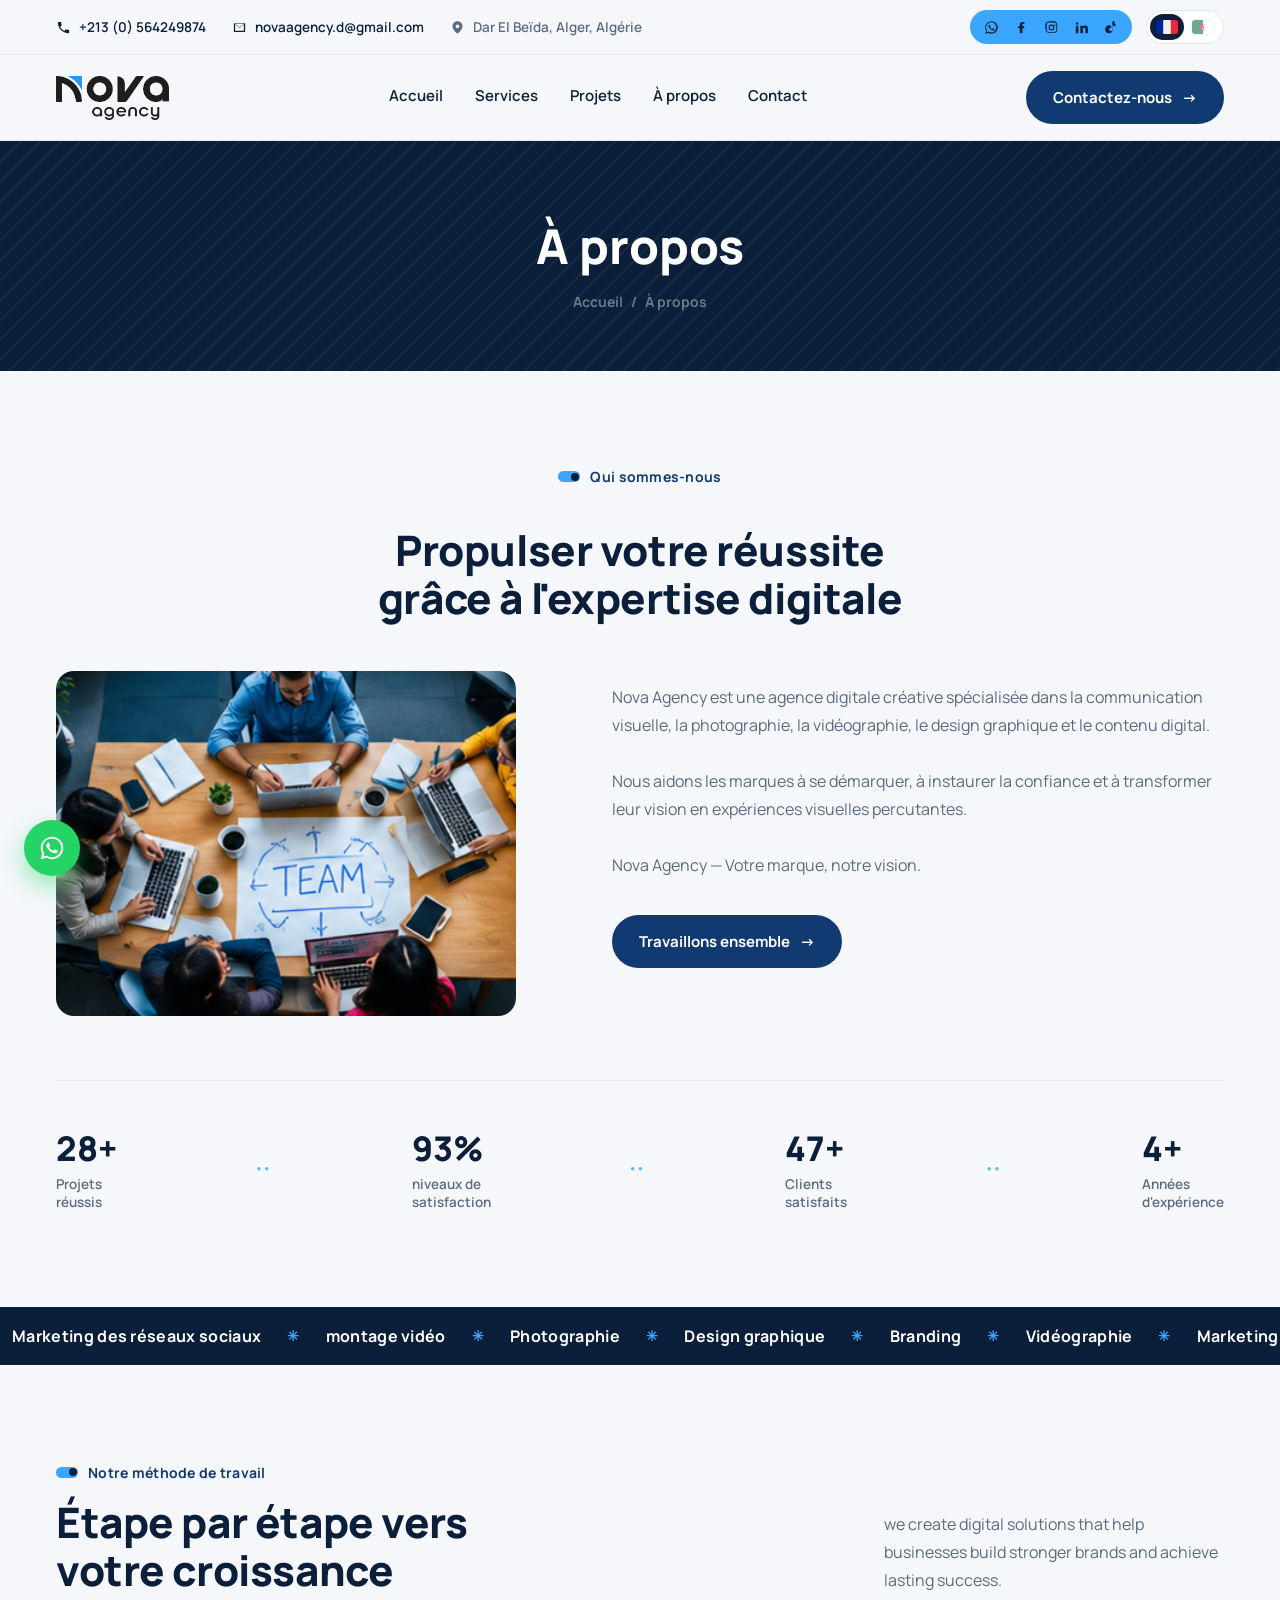
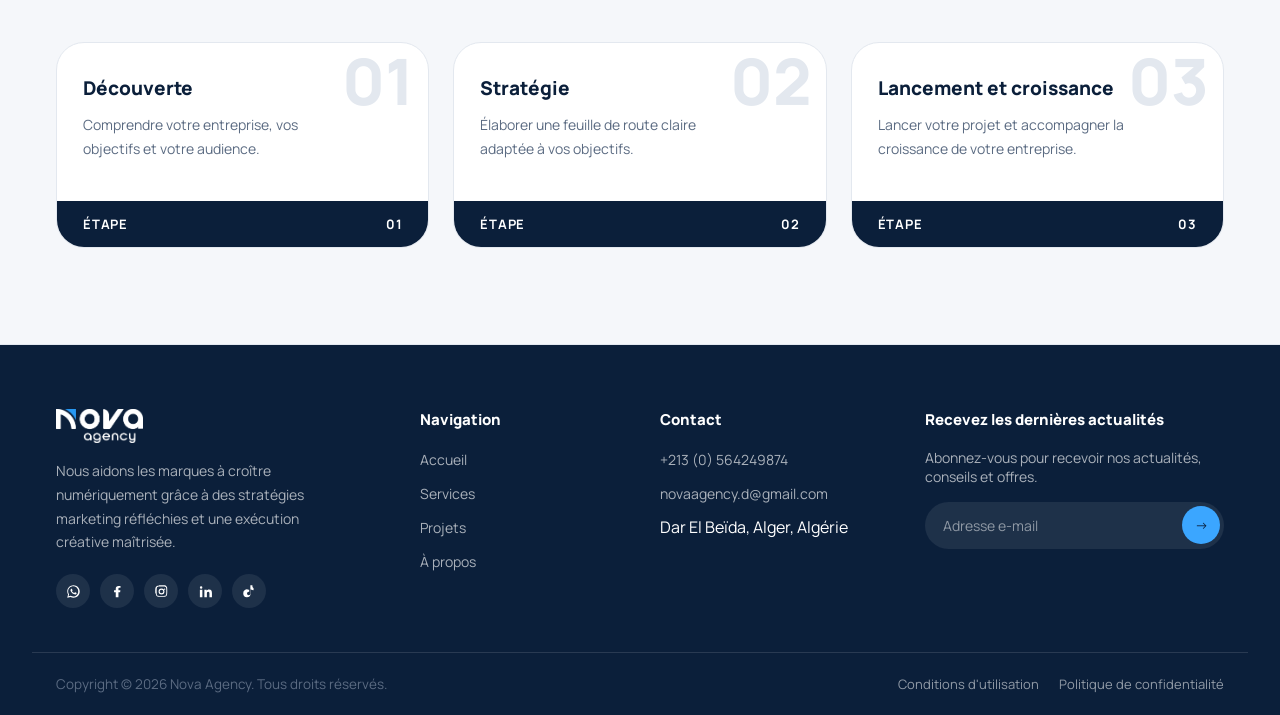
==== about.html @ 5a739af2 "uplode file" ====
<!DOCTYPE html>
<html lang="fr">
<head>
<meta charset="utf-8"/>
<meta content="width=device-width, initial-scale=1.0" name="viewport"/>
<title>À propos — Nova Agency</title>
<link href="https://fonts.googleapis.com" rel="preconnect"/>
<link crossorigin="" href="https://fonts.gstatic.com" rel="preconnect"/>
<link href="https://fonts.googleapis.com/css2?family=Manrope:wght@400;500;600;700;800&amp;display=swap" rel="stylesheet"/>
<link href="https://fonts.googleapis.com/css2?family=Manrope:wght@400;500;600;700;800&amp;family=Cairo:wght@400;500;600;700;800&amp;display=swap" rel="stylesheet"/>
<link href="style.css" rel="stylesheet"/>
</head>
<body>
<!-- ===== TOPBAR ===== -->
<div class="topbar">
<div class="container topbar__inner">
<div class="topbar__contacts">
<a class="topbar__item" href="tel:0000000000">
<span class="ic ic-phone"></span>+213 (0) 564249874
      </a>
<a class="topbar__item" href="mailto:novaagency.d@gmail.com">
<span class="ic ic-mail"></span>novaagency.d@gmail.com
      </a>
<span class="topbar__item topbar__item--loc">
<span class="ic ic-pin"></span><span data-i18n="s2">Dar El Beïda, Alger, Algérie</span>
      </span>
</div>
<div class="topbar__right">
<div class="topbar__social">
<a aria-label="WhatsApp" href="https://wa.me/213564249874" rel="noopener noreferrer" target="_blank"><span class="ic ic-wa"></span></a>
<a aria-label="Facebook" href="#"><span class="ic ic-fb"></span></a>
<a aria-label="Instagram" href="#"><span class="ic ic-ig"></span></a>
<a aria-label="LinkedIn" href="#"><span class="ic ic-in"></span></a>
<a aria-label="TikTok" href="https://www.tiktok.com/@novaagency41?is_from_webapp=1&amp;sender_device=pc" rel="noopener noreferrer" target="_blank"><span class="ic ic-tk"></span></a>
</div>
<div class="lang-switch" id="langSwitch">
<button type="button" class="lang-switch__btn is-active" data-lang="fr" aria-label="Français" title="Français"><img src="images/flag-fr.png" alt="" class="lang-switch__flag"/></button>
<button type="button" class="lang-switch__btn" data-lang="ar" aria-label="العربية" title="العربية"><img src="images/flag-dz.svg" alt="" class="lang-switch__flag"/></button>
</div>
</div>
</div>
</div>
<!-- ===== HEADER ===== -->
<header class="header">
<div class="container header__inner">
<a aria-label="Accueil Nova Agency" class="logo" data-i18n-aria="s74" href="index.html">
<img alt="Logo Nova Agency" class="logo__img" src="logo.png"/>
</a>
<nav class="nav" id="nav">
<a class="nav__link" href="index.html"><span data-i18n="s3">Accueil</span></a>
<a class="nav__link" href="services.html"><span data-i18n="s4">Services</span></a>
<a class="nav__link" href="projects.html"><span data-i18n="s5">Projets</span></a>
<a class="nav__link is-active" href="about.html"><span data-i18n="s6">À propos</span></a>
<a class="nav__link" href="contact.html"><span data-i18n="s7">Contact</span></a>
</nav>
<a class="btn btn--dark header__cta" href="contact.html"><span data-i18n="s80">Contactez-nous</span><span class="btn__arrow">→</span></a>
<button aria-label="Basculer le menu" class="nav-toggle" data-i18n-aria="s75" id="navToggle">
<span></span><span></span><span></span>
</button>
</div>
</header>
<main>
<!-- ===== PAGE HEADER ===== -->
<section class="page-header">
<div class="container">
<h1 class="page-header__title"><span data-i18n="s6">À propos</span></h1>
<div class="page-header__crumbs">
<a href="index.html"><span data-i18n="s3">Accueil</span></a><span>/</span><span><span data-i18n="s6">À propos</span></span>
</div>
</div>
</section>
<!-- ===== ABOUT ===== -->
<section class="about" id="about">
<div class="container">
<div class="section-head section-head--center" data-reveal="">
<span class="eyebrow eyebrow--center"><span class="eyebrow__pill"></span><span data-i18n="s81">Qui sommes-nous</span></span>
<h2 class="h2"><span data-i18n="s20">Propulser votre réussite</span><br/><span data-i18n="s21">grâce à l'expertise digitale</span></h2>
</div>
<div class="about__grid">
<div class="about__media" data-reveal="">
<img alt="Réunion d'équipe autour d'un ordinateur portable" class="ph-img ph-5 about__img about__img--a" src="images/about 1.png"/>


</div>
<div class="about__content" data-reveal="">
<p class="body-text"><span data-i18n="s82">Nova Agency est une agence digitale créative spécialisée dans la communication visuelle, la photographie, la vidéographie, le design graphique et le contenu digital.</span></p>
<p class="body-text"><span data-i18n="s83">Nous aidons les marques à se démarquer, à instaurer la confiance et à transformer leur vision en expériences visuelles percutantes.</span></p>
<p class="body-text"><span data-i18n="s83">Nova Agency — Votre marque, notre vision.</span></p>



<a class="btn btn--dark" href="contact.html"><span data-i18n="s84">Travaillons ensemble</span> <span class="btn__arrow">→</span></a>
</div>
</div>
<div class="stats" data-reveal="">
<div class="stat"><span class="stat__num" data-count="30" data-suffix="+">0</span><span class="stat__label"><span data-i18n="s27">Projets<br/>réussis</span></span></div>
<span class="stat__dot">●●</span>
<div class="stat"><span class="stat__num" data-count="100" data-suffix="%">0</span><span class="stat__label"><span data-i18n="s28">niveaux de<br/>satisfaction</span></span></div>
<span class="stat__dot">●●</span>
<div class="stat"><span class="stat__num" data-count="50" data-suffix="+">0</span><span class="stat__label"><span data-i18n="s29">Clients<br/>satisfaits</span></span></div>
<span class="stat__dot">●●</span>
<div class="stat"><span class="stat__num" data-count="4" data-suffix="+">0</span><span class="stat__label"><span data-i18n="s30">Années<br/>d'expérience</span></span></div>
</div>
</div>
</section>
<!-- ===== MARQUEE ===== -->
<div class="marquee">
<div class="marquee__track">
<span><span data-i18n="s15">Marketing des réseaux sociaux</span></span><i>✳</i><span><span data-i18n="s19">montage vidéo</span></span><i>✳</i><span><span data-i18n="s15">Photographie</span></span><i>✳</i><span><span data-i18n="s19">Design graphique</span></span><i>✳</i><span><span data-i18n="s15">Branding</span></span><i>✳</i><span><span data-i18n="s19">Vidéographie</span></span><i>✳</i>
<span><span data-i18n="s15">Marketing des réseaux sociaux</span></span><i>✳</i><span><span data-i18n="s19">montage vidéo</span></span><i>✳</i><span><span data-i18n="s15">Photographie</span></span><i>✳</i><span><span data-i18n="s19">Design graphique</ span ></ span >< i > ✳ </ i >< span >< span data-i18n="s19">Vidéographie</ span ></ span >< i > ✳ </ i >
</div>
</div>
<!-- ===== PROCESS ===== -->
<section class="process">
<div class="container">
<div class="section-head" data-reveal="">
<div>
<span class="eyebrow"><span class="eyebrow__pill"></span><span data-i18n="s46">Notre méthode de travail</span></span>
<h2 class="h2"><span data-i18n="s47">Étape par étape vers</span><br/><span data-i18n="s48">votre croissance</span></h2>
</div>
<p class="body-text section-head__note"><span data-i18n="s49">we create digital solutions that help businesses build stronger brands and achieve lasting success.
</span></p>
</div>
<div class="process__grid" data-reveal="">
<article class="process-card">
<div class="process-card__body">
<h3><span data-i18n="s50">Découverte</span></h3>
<p><span data-i18n="s51">Comprendre votre entreprise, vos objectifs et votre audience.</span></p>
<span class="process-card__num">01</span>
</div>
<div class="process-card__foot"><span><span data-i18n="s52">ÉTAPE</span></span><span>01</span></div>
</article>
<article class="process-card">
<div class="process-card__body">
<h3><span data-i18n="s53">Stratégie</span></h3>
<p><span data-i18n="s54">Élaborer une feuille de route claire adaptée à vos objectifs.</span></p>
<span class="process-card__num">02</span>
</div>
<div class="process-card__foot"><span><span data-i18n="s52">ÉTAPE</span></span><span>02</span></div>
</article>
<article class="process-card">
<div class="process-card__body">
<h3><span data-i18n="s55">Lancement et croissance</span></h3>
<p><span data-i18n="s56">Lancer votre projet et accompagner la croissance de votre entreprise.</span></p>
<span class="process-card__num">03</span>
</div>
<div class="process-card__foot"><span><span data-i18n="s52">ÉTAPE</span></span><span>03</span></div>
</article>
</div>
</div>
</section>
<!-- ===== AWARDS ===== -->
</main>
<footer class="footer">
<div class="container footer__grid">
<div class="footer__brand">
<a aria-label="Accueil Nova Agency" class="logo logo--footer" data-i18n-aria="s74" href="index.html">
<img alt="Logo Nova Agency" class="logo__img logo__img--footer" src="lg.png"/>
</a>
<p><span data-i18n="s66">Nous aidons les marques à croître numériquement grâce à des stratégies marketing réfléchies et une exécution créative maîtrisée.</span></p>
<div class="footer__social">
<a aria-label="WhatsApp" href="https://wa.me/213564249874" rel="noopener noreferrer" target="_blank"><span class="ic ic-wa"></span></a>
<a aria-label="Facebook" href="#"><span class="ic ic-fb"></span></a>
<a aria-label="Instagram" href="#"><span class="ic ic-ig"></span></a>
<a aria-label="LinkedIn" href="#"><span class="ic ic-in"></span></a>
<a aria-label="TikTok" href="https://www.tiktok.com/@novaagency41?is_from_webapp=1&amp;sender_device=pc" rel="noopener noreferrer" target="_blank"><span class="ic ic-tk"></span></a>
</div>
</div>
<div class="footer__col">
<h4><span data-i18n="s67">Navigation</span></h4>
<ul>
<li><a href="index.html"><span data-i18n="s3">Accueil</span></a></li>
<li><a href="services.html"><span data-i18n="s4">Services</span></a></li>
<li><a href="projects.html"><span data-i18n="s5">Projets</span></a></li>
<li><a href="about.html"><span data-i18n="s6">À propos</span></a></li>
</ul>
</div>
<div class="footer__col">
<h4><span data-i18n="s7">Contact</span></h4>
<ul>
<li><a href="tel:0000000000">+213 (0) 564249874</a></li>
<li><a href="mailto:novaagency.d@gmail.com">novaagency.d@gmail.com</a></li>
<li><span data-i18n="s2">Dar El Beïda, Alger, Algérie</span></li>
</ul>
</div>
<div class="footer__col footer__newsletter">
<h4><span data-i18n="s68">Recevez les dernières actualités</span></h4>
<p><span data-i18n="s69">Abonnez-vous pour recevoir nos actualités, conseils et offres.</span></p>
<form onsubmit="return false;">
<input aria-label="Adresse e-mail" data-i18n-aria="s73" data-i18n-placeholder="s73" placeholder="Adresse e-mail" type="email"/>
<button aria-label="S'abonner" data-i18n-aria="s76" type="submit">→</button>
</form>
</div>
</div>
<div class="container footer__bottom">
<p><span data-i18n="s70">Copyright © 2026 Nova Agency. Tous droits réservés.</span></p>
<div class="footer__bottom-links">
<a href="#"><span data-i18n="s71">Conditions d'utilisation</span></a>
<a href="#"><span data-i18n="s72">Politique de confidentialité</span></a>
</div>
</div>
</footer>
<button aria-label="Retour en haut" class="to-top" data-i18n-aria="s77" id="toTop">↑</button>
<a aria-label="Discutez avec nous sur WhatsApp" class="whatsapp-fab whatsapp-fab--left" data-i18n-aria="s78" href="https://wa.me/213564249874" rel="noopener noreferrer" target="_blank">
<svg fill="none" viewbox="0 0 32 32" xmlns="http://www.w3.org/2000/svg">
<path d="M16.02 4C9.4 4 4 9.37 4 15.98c0 2.11.55 4.09 1.52 5.82L4 28l6.36-1.48a12 12 0 0 0 5.66 1.42h.01c6.62 0 12.01-5.37 12.01-11.98C28 9.37 22.63 4 16.02 4Zm0 21.86h-.01a9.9 9.9 0 0 1-5.05-1.38l-.36-.21-3.77.88.88-3.66-.24-.38a9.86 9.86 0 0 1-1.52-5.23c0-5.46 4.46-9.9 9.98-9.9 5.47 0 9.9 4.44 9.9 9.9 0 5.46-4.44 9.98-9.81 9.98Zm5.44-7.42c-.3-.15-1.77-.87-2.04-.97-.27-.1-.47-.15-.67.15-.2.3-.77.97-.94 1.17-.17.2-.35.22-.65.07-.3-.15-1.25-.46-2.38-1.47-.88-.78-1.47-1.75-1.65-2.05-.17-.3-.02-.46.13-.61.13-.13.3-.35.45-.52.15-.17.2-.3.3-.5.1-.2.05-.37-.02-.52-.08-.15-.67-1.62-.92-2.22-.24-.58-.49-.5-.67-.51h-.57c-.2 0-.52.07-.79.37-.27.3-1.04 1.02-1.04 2.48 0 1.46 1.07 2.87 1.22 3.07.15.2 2.1 3.2 5.08 4.49.71.31 1.26.49 1.69.63.71.23 1.36.2 1.87.12.57-.08 1.77-.72 2.02-1.42.25-.7.25-1.3.17-1.42-.07-.13-.27-.2-.57-.35Z" fill="#fff"></path>
</svg>
</a>
<script src="i18n-data.js"></script>
<script src="script.js"></script>
</body>
</html>
---- style.css ----
/* =========================================================
   TOKENS
========================================================= */
:root{
  --green-deep: #0B1F3A;   /* Deep Navy */
  --green: #103A71;        /* Royal Blue */
  --green-soft: #1D4E8F;   /* mid-tone blend for hover states */
  --lime: #3BA6FF;         /* Accent Blue */
  --lime-soft: #5FB8FF;    /* lighter accent for gradients */
  --cream: #F5F7FA;        /* Light Gray */
  --white: #FFFFFF;
  --ink: #0B1F3A;          /* Deep Navy for headings */
  --gray: #5B6B82;         /* neutral blue-gray for body text */
  --gray-light: #93A1B4;
  --border: #E3E8EF;
  --radius-lg: 28px;
  --radius-md: 18px;
  --radius-sm: 12px;
  --container: 1216px;
  --ff: 'Manrope', -apple-system, BlinkMacSystemFont, 'Segoe UI', sans-serif;
}

*,*::before,*::after{box-sizing:border-box;}
html{scroll-behavior:smooth;}
body{
  margin:0;
  font-family:var(--ff);
  color:var(--ink);
  background:var(--cream);
  -webkit-font-smoothing:antialiased;
}
img,svg{display:block;max-width:100%;}
a{color:inherit;text-decoration:none;}
ul{list-style:none;margin:0;padding:0;}
h1,h2,h3,h4,p{margin:0;}
button{font-family:inherit;cursor:pointer;}

.container{
  width:100%;
  max-width:var(--container);
  margin-inline:auto;
  padding-inline:24px;
}

:focus-visible{outline:2px solid var(--lime);outline-offset:3px;}

@media (prefers-reduced-motion: reduce){
  *{animation-duration:.01ms !important;animation-iteration-count:1 !important;transition-duration:.01ms !important;scroll-behavior:auto !important;}
}

/* =========================================================
   SHARED UI
========================================================= */
.eyebrow{
  display:inline-flex;align-items:center;gap:10px;
  font-size:14px;font-weight:700;letter-spacing:.02em;
  color:var(--green);
  margin-bottom:16px;
}
.eyebrow--on-dark{color:var(--lime);}
.eyebrow--center{justify-content:center;}
.eyebrow__pill{
  width:22px;height:11px;border-radius:20px;
  background:var(--lime);
  position:relative;flex:none;
}
.eyebrow__pill::after{
  content:"";position:absolute;top:1.5px;right:1.5px;
  width:8px;height:8px;border-radius:50%;background:var(--green-deep);
}

.h1{
  font-size:clamp(34px,4.4vw,54px);
  line-height:1.1;
  font-weight:800;
  letter-spacing:-.01em;
  max-width:600px;
  margin-bottom:20px;
}
.h2{
  font-size:clamp(28px,3.4vw,42px);
  line-height:1.15;
  font-weight:800;
  letter-spacing:-.01em;
}
.h2--on-dark{color:var(--white);}

.body-text{color:var(--gray);font-size:16px;line-height:1.75;}
.lead{color:var(--gray);font-size:17px;line-height:1.7;max-width:480px;margin-bottom:32px;}

.section-head{
  display:flex;justify-content:space-between;align-items:flex-end;gap:24px;
  margin-bottom:48px;flex-wrap:wrap;
}
.section-head--center{
  flex-direction:column;align-items:center;text-align:center;
}
.section-head__note{max-width:340px;}

.btn{
  display:inline-flex;align-items:center;gap:10px;
  padding:15px 26px;border-radius:999px;
  font-weight:700;font-size:15px;
  border:1px solid transparent;
  transition:transform .25s ease, background .25s ease, color .25s ease, border-color .25s ease;
  white-space:nowrap;
}
.btn--dark{background:var(--green);color:var(--white);}
.btn--dark:hover{background:var(--green-deep);transform:translateY(-2px);}
.btn--outline-light{border-color:rgba(255,255,255,.35);color:var(--white);background:transparent;}
.btn--outline-light:hover{background:var(--white);color:var(--green-deep);transform:translateY(-2px);}
.btn--text{color:var(--ink);font-weight:700;padding:15px 4px;border-bottom:2px solid transparent;}
.btn--text:hover{border-color:var(--ink);}
.btn__arrow{display:inline-block;transition:transform .25s ease;}
.btn:hover .btn__arrow{transform:translate(3px,-3px);}

.link-arrow{display:inline-flex;align-items:center;gap:8px;font-weight:700;font-size:14px;}
.link-arrow .btn__arrow{transition:transform .25s ease;}
.link-arrow:hover .btn__arrow{transform:translate(3px,-3px);}

/* illustration images standing in for photography */
.ph-img{
  position:relative;
  display:block;
  width:100%;
  height:100%;
  object-fit:cover;
  background:var(--cream);
  overflow:hidden;
  border-radius:var(--radius-md);
}

/* work-card__img is a div wrapper (holds tag/arrow overlays) containing an <img> */
.work-card__img{background:var(--cream);}
.work-card__img img{
  position:absolute;inset:0;
  width:100%;height:100%;object-fit:cover;
  border-radius:var(--radius-md);
}

/* =========================================================
   TOPBAR
========================================================= */
.topbar{background:var(--cream);border-bottom:1px solid var(--border);font-size:13.5px;}
.topbar__inner{display:flex;justify-content:space-between;align-items:center;padding-block:10px;flex-wrap:wrap;gap:10px;}
.topbar__contacts{display:flex;gap:26px;align-items:center;flex-wrap:wrap;color:var(--ink);}
.topbar__item{display:inline-flex;align-items:center;gap:8px;color:var(--ink);font-weight:600;}
.topbar__item--loc{color:var(--gray);font-weight:600;}
.topbar__social{display:flex;gap:8px;background:var(--lime);border-radius:999px;padding:6px 10px;}
.topbar__right{display:flex;align-items:center;gap:14px;flex-wrap:wrap;}
.lang-switch{display:flex;gap:2px;background:var(--white);border:1px solid var(--border);border-radius:999px;padding:3px;flex:none;}
.lang-switch__btn{border:none;background:transparent;font-family:var(--ff);font-weight:700;line-height:1;padding:6px;border-radius:999px;cursor:pointer;display:inline-flex;align-items:center;justify-content:center;transition:background .2s,box-shadow .2s;}
.lang-switch__flag{width:22px;height:14px;display:block;border-radius:3px;object-fit:cover;box-shadow:0 0 0 1px rgba(0,0,0,.08);}
.lang-switch__btn:not(.is-active){opacity:.55;}
.lang-switch__btn:not(.is-active):hover{opacity:1;}
.lang-switch__btn.is-active{background:var(--ink);color:var(--white);}
[dir="rtl"]{--ff:'Cairo','Manrope',-apple-system,BlinkMacSystemFont,'Segoe UI',sans-serif;}
[dir="rtl"] body{font-family:var(--ff);}
[dir="rtl"] .topbar__inner,
[dir="rtl"] .header__inner,
[dir="rtl"] .footer__grid,
[dir="rtl"] .topbar__contacts,
[dir="rtl"] .topbar__social,
[dir="rtl"] .topbar__right,
[dir="rtl"] .footer__social,
[dir="rtl"] .lang-switch,
[dir="rtl"] .nav{direction:rtl;}
[dir="rtl"] .btn__arrow{display:inline-block;transform:scaleX(-1);}
[dir="rtl"] .work-card__arrow{transform:scaleX(-1);}
[dir="rtl"] .process-card__num{right:auto;left:14px;}
.topbar__social a{
  width:22px;height:22px;display:flex;align-items:center;justify-content:center;
  color:var(--green-deep);
}
.ic{width:15px;height:15px;flex:none;display:inline-block;background:currentColor;
  -webkit-mask-repeat:no-repeat;mask-repeat:no-repeat;-webkit-mask-position:center;mask-position:center;-webkit-mask-size:contain;mask-size:contain;}
.ic-phone{-webkit-mask-image:url("data:image/svg+xml,%3Csvg xmlns='http://www.w3.org/2000/svg' viewBox='0 0 24 24'%3E%3Cpath d='M6.6 10.8c1.4 2.8 3.8 5.2 6.6 6.6l2.2-2.2c.3-.3.7-.4 1-.2 1.1.4 2.3.6 3.6.6.6 0 1 .4 1 1V20c0 .6-.4 1-1 1C10.6 21 3 13.4 3 4c0-.6.4-1 1-1h3.5c.6 0 1 .4 1 1 0 1.3.2 2.5.6 3.6.1.3 0 .7-.2 1L6.6 10.8z'/%3E%3C/svg%3E");mask-image:url("data:image/svg+xml,%3Csvg xmlns='http://www.w3.org/2000/svg' viewBox='0 0 24 24'%3E%3Cpath d='M6.6 10.8c1.4 2.8 3.8 5.2 6.6 6.6l2.2-2.2c.3-.3.7-.4 1-.2 1.1.4 2.3.6 3.6.6.6 0 1 .4 1 1V20c0 .6-.4 1-1 1C10.6 21 3 13.4 3 4c0-.6.4-1 1-1h3.5c.6 0 1 .4 1 1 0 1.3.2 2.5.6 3.6.1.3 0 .7-.2 1L6.6 10.8z'/%3E%3C/svg%3E");}
.ic-mail{-webkit-mask-image:url("data:image/svg+xml,%3Csvg xmlns='http://www.w3.org/2000/svg' viewBox='0 0 24 24'%3E%3Cpath d='M3 5h18v14H3V5zm2 1.8V17h14V6.8l-7 5.4-7-5.4zM19.4 6H4.6L12 11.6 19.4 6z'/%3E%3C/svg%3E");mask-image:url("data:image/svg+xml,%3Csvg xmlns='http://www.w3.org/2000/svg' viewBox='0 0 24 24'%3E%3Cpath d='M3 5h18v14H3V5zm2 1.8V17h14V6.8l-7 5.4-7-5.4zM19.4 6H4.6L12 11.6 19.4 6z'/%3E%3C/svg%3E");}
.ic-pin{-webkit-mask-image:url("data:image/svg+xml,%3Csvg xmlns='http://www.w3.org/2000/svg' viewBox='0 0 24 24'%3E%3Cpath d='M12 2C7.6 2 4 5.6 4 10c0 6 8 12 8 12s8-6 8-12c0-4.4-3.6-8-8-8zm0 11a3 3 0 110-6 3 3 0 010 6z'/%3E%3C/svg%3E");mask-image:url("data:image/svg+xml,%3Csvg xmlns='http://www.w3.org/2000/svg' viewBox='0 0 24 24'%3E%3Cpath d='M12 2C7.6 2 4 5.6 4 10c0 6 8 12 8 12s8-6 8-12c0-4.4-3.6-8-8-8zm0 11a3 3 0 110-6 3 3 0 010 6z'/%3E%3C/svg%3E");}
.ic-fb{-webkit-mask-image:url("data:image/svg+xml,%3Csvg xmlns='http://www.w3.org/2000/svg' viewBox='0 0 24 24'%3E%3Cpath d='M13.5 21v-8h2.7l.4-3.2h-3.1V7.7c0-.9.3-1.6 1.6-1.6h1.7V3.2C15.9 3.1 14.8 3 13.6 3c-2.6 0-4.4 1.6-4.4 4.5v2.3H6.5V13H9.2v8h4.3z'/%3E%3C/svg%3E");mask-image:url("data:image/svg+xml,%3Csvg xmlns='http://www.w3.org/2000/svg' viewBox='0 0 24 24'%3E%3Cpath d='M13.5 21v-8h2.7l.4-3.2h-3.1V7.7c0-.9.3-1.6 1.6-1.6h1.7V3.2C15.9 3.1 14.8 3 13.6 3c-2.6 0-4.4 1.6-4.4 4.5v2.3H6.5V13H9.2v8h4.3z'/%3E%3C/svg%3E");}
.ic-tw{-webkit-mask-image:url("data:image/svg+xml,%3Csvg xmlns='http://www.w3.org/2000/svg' viewBox='0 0 24 24'%3E%3Cpath d='M22 5.9c-.7.3-1.5.6-2.3.7.8-.5 1.4-1.3 1.7-2.3-.8.5-1.7.8-2.6 1a4.1 4.1 0 00-7 3.7A11.6 11.6 0 013 4.8a4.1 4.1 0 001.3 5.5c-.6 0-1.2-.2-1.7-.5v.1c0 2 1.4 3.6 3.3 4a4.2 4.2 0 01-1.9.1c.5 1.6 2 2.8 3.8 2.9A8.3 8.3 0 012 18.6a11.6 11.6 0 006.3 1.9c7.5 0 11.7-6.3 11.7-11.7v-.5c.8-.6 1.5-1.3 2-2.1z'/%3E%3C/svg%3E");mask-image:url("data:image/svg+xml,%3Csvg xmlns='http://www.w3.org/2000/svg' viewBox='0 0 24 24'%3E%3Cpath d='M22 5.9c-.7.3-1.5.6-2.3.7.8-.5 1.4-1.3 1.7-2.3-.8.5-1.7.8-2.6 1a4.1 4.1 0 00-7 3.7A11.6 11.6 0 013 4.8a4.1 4.1 0 001.3 5.5c-.6 0-1.2-.2-1.7-.5v.1c0 2 1.4 3.6 3.3 4a4.2 4.2 0 01-1.9.1c.5 1.6 2 2.8 3.8 2.9A8.3 8.3 0 012 18.6a11.6 11.6 0 006.3 1.9c7.5 0 11.7-6.3 11.7-11.7v-.5c.8-.6 1.5-1.3 2-2.1z'/%3E%3C/svg%3E");}
.ic-ig{-webkit-mask-image:url("data:image/svg+xml,%3Csvg xmlns='http://www.w3.org/2000/svg' viewBox='0 0 24 24'%3E%3Cpath d='M12 2c2.7 0 3 0 4.1.1 1.1 0 1.8.2 2.3.4.6.2 1 .5 1.4.9.4.4.7.8.9 1.4.2.5.4 1.2.4 2.3.1 1.1.1 1.4.1 4.1s0 3-.1 4.1c0 1.1-.2 1.8-.4 2.3-.2.6-.5 1-.9 1.4-.4.4-.8.7-1.4.9-.5.2-1.2.4-2.3.4-1.1.1-1.4.1-4.1.1s-3 0-4.1-.1c-1.1 0-1.8-.2-2.3-.4a3.9 3.9 0 01-1.4-.9 3.9 3.9 0 01-.9-1.4c-.2-.5-.4-1.2-.4-2.3C2 15 2 14.7 2 12s0-3 .1-4.1c0-1.1.2-1.8.4-2.3.2-.6.5-1 .9-1.4.4-.4.8-.7 1.4-.9.5-.2 1.2-.4 2.3-.4C8 2 8.3 2 11 2zm0 1.8c-2.6 0-2.9 0-4 .1-.9 0-1.4.2-1.7.3-.4.2-.7.3-1 .6-.3.3-.5.6-.6 1-.1.3-.3.8-.3 1.7-.1 1-.1 1.4-.1 4s0 2.9.1 4c0 .9.2 1.4.3 1.7.2.4.3.7.6 1 .3.3.6.5 1 .6.3.1.8.3 1.7.3 1 .1 1.4.1 4 .1s2.9 0 4-.1c.9 0 1.4-.2 1.7-.3.4-.2.7-.3 1-.6.3-.3.5-.6.6-1 .1-.3.3-.8.3-1.7.1-1 .1-1.4.1-4s0-2.9-.1-4c0-.9-.2-1.4-.3-1.7a2.1 2.1 0 00-.6-1 2.1 2.1 0 00-1-.6c-.3-.1-.8-.3-1.7-.3-1-.1-1.4-.1-4-.1zm0 3.5a4.7 4.7 0 110 9.4 4.7 4.7 0 010-9.4zm0 1.8a2.9 2.9 0 100 5.8 2.9 2.9 0 000-5.8zm5-2a1.1 1.1 0 110 2.2 1.1 1.1 0 010-2.2z'/%3E%3C/svg%3E");mask-image:url("data:image/svg+xml,%3Csvg xmlns='http://www.w3.org/2000/svg' viewBox='0 0 24 24'%3E%3Cpath d='M12 2c2.7 0 3 0 4.1.1 1.1 0 1.8.2 2.3.4.6.2 1 .5 1.4.9.4.4.7.8.9 1.4.2.5.4 1.2.4 2.3.1 1.1.1 1.4.1 4.1s0 3-.1 4.1c0 1.1-.2 1.8-.4 2.3-.2.6-.5 1-.9 1.4-.4.4-.8.7-1.4.9-.5.2-1.2.4-2.3.4-1.1.1-1.4.1-4.1.1s-3 0-4.1-.1c-1.1 0-1.8-.2-2.3-.4a3.9 3.9 0 01-1.4-.9 3.9 3.9 0 01-.9-1.4c-.2-.5-.4-1.2-.4-2.3C2 15 2 14.7 2 12s0-3 .1-4.1c0-1.1.2-1.8.4-2.3.2-.6.5-1 .9-1.4.4-.4.8-.7 1.4-.9.5-.2 1.2-.4 2.3-.4C8 2 8.3 2 11 2zm0 1.8c-2.6 0-2.9 0-4 .1-.9 0-1.4.2-1.7.3-.4.2-.7.3-1 .6-.3.3-.5.6-.6 1-.1.3-.3.8-.3 1.7-.1 1-.1 1.4-.1 4s0 2.9.1 4c0 .9.2 1.4.3 1.7.2.4.3.7.6 1 .3.3.6.5 1 .6.3.1.8.3 1.7.3 1 .1 1.4.1 4 .1s2.9 0 4-.1c.9 0 1.4-.2 1.7-.3.4-.2.7-.3 1-.6.3-.3.5-.6.6-1 .1-.3.3-.8.3-1.7.1-1 .1-1.4.1-4s0-2.9-.1-4c0-.9-.2-1.4-.3-1.7a2.1 2.1 0 00-.6-1 2.1 2.1 0 00-1-.6c-.3-.1-.8-.3-1.7-.3-1-.1-1.4-.1-4-.1zm0 3.5a4.7 4.7 0 110 9.4 4.7 4.7 0 010-9.4zm0 1.8a2.9 2.9 0 100 5.8 2.9 2.9 0 000-5.8zm5-2a1.1 1.1 0 110 2.2 1.1 1.1 0 010-2.2z'/%3E%3C/svg%3E");}
.ic-in{-webkit-mask-image:url("data:image/svg+xml,%3Csvg xmlns='http://www.w3.org/2000/svg' viewBox='0 0 24 24'%3E%3Cpath d='M4.98 3.5a2 2 0 110 4 2 2 0 010-4zM3 9h4v12H3V9zm7 0h3.8v1.7h.1c.5-.9 1.8-1.9 3.7-1.9 4 0 4.7 2.5 4.7 5.8V21h-4v-5.7c0-1.4 0-3.1-1.9-3.1s-2.2 1.5-2.2 3v5.8h-4V9z'/%3E%3C/svg%3E");mask-image:url("data:image/svg+xml,%3Csvg xmlns='http://www.w3.org/2000/svg' viewBox='0 0 24 24'%3E%3Cpath d='M4.98 3.5a2 2 0 110 4 2 2 0 010-4zM3 9h4v12H3V9zm7 0h3.8v1.7h.1c.5-.9 1.8-1.9 3.7-1.9 4 0 4.7 2.5 4.7 5.8V21h-4v-5.7c0-1.4 0-3.1-1.9-3.1s-2.2 1.5-2.2 3v5.8h-4V9z'/%3E%3C/svg%3E");}
.ic-yt{-webkit-mask-image:url("data:image/svg+xml,%3Csvg xmlns='http://www.w3.org/2000/svg' viewBox='0 0 24 24'%3E%3Cpath d='M22 8.4s-.2-1.6-.8-2.3c-.8-.9-1.7-.9-2.1-1C16.3 5 12 5 12 5s-4.3 0-7.1.1c-.4 0-1.3.1-2.1 1C2.2 6.8 2 8.4 2 8.4S1.8 10.3 1.8 12.2v1.7C1.8 15.8 2 17.7 2 17.7s.2 1.6.8 2.3c.8.9 1.9.9 2.4 1 1.7.2 7 .2 7 .2s4.3 0 7.1-.2c.4 0 1.3-.1 2.1-1 .6-.7.8-2.3.8-2.3s.2-1.9.2-3.8v-1.7c0-1.9-.2-3.8-.2-3.8zM9.8 15.4V8.9l5.7 3.3-5.7 3.2z'/%3E%3C/svg%3E");mask-image:url("data:image/svg+xml,%3Csvg xmlns='http://www.w3.org/2000/svg' viewBox='0 0 24 24'%3E%3Cpath d='M22 8.4s-.2-1.6-.8-2.3c-.8-.9-1.7-.9-2.1-1C16.3 5 12 5 12 5s-4.3 0-7.1.1c-.4 0-1.3.1-2.1 1C2.2 6.8 2 8.4 2 8.4S1.8 10.3 1.8 12.2v1.7C1.8 15.8 2 17.7 2 17.7s.2 1.6.8 2.3c.8.9 1.9.9 2.4 1 1.7.2 7 .2 7 .2s4.3 0 7.1-.2c.4 0 1.3-.1 2.1-1 .6-.7.8-2.3.8-2.3s.2-1.9.2-3.8v-1.7c0-1.9-.2-3.8-.2-3.8zM9.8 15.4V8.9l5.7 3.3-5.7 3.2z'/%3E%3C/svg%3E");}
.ic-wa{-webkit-mask-image:url("data:image/svg+xml,%3Csvg xmlns='http://www.w3.org/2000/svg' viewBox='0 0 24 24'%3E%3Cpath d='M12.02 2C6.5 2 2 6.48 2 12c0 1.77.47 3.45 1.29 4.9L2 22l5.25-1.37A9.94 9.94 0 0012.02 22C17.53 22 22 17.52 22 12S17.53 2 12.02 2zm0 18.06c-1.6 0-3.13-.43-4.46-1.24l-.32-.19-3.13.82.84-3.05-.21-.32a8.02 8.02 0 01-1.24-4.28c0-4.44 3.62-8.06 8.06-8.06s7.98 3.6 7.98 8.06-3.62 8.06-7.98 8.06zm4.4-6.03c-.24-.12-1.43-.7-1.65-.78-.22-.08-.38-.12-.54.12-.16.24-.62.78-.76.94-.14.16-.28.18-.52.06-.24-.12-1.02-.37-1.94-1.19-.72-.64-1.2-1.42-1.34-1.66-.14-.24-.02-.37.1-.49.11-.11.24-.28.36-.42.12-.14.16-.24.24-.4.08-.16.04-.3-.02-.42-.06-.12-.54-1.3-.74-1.78-.2-.47-.4-.4-.54-.41h-.46c-.16 0-.42.06-.64.3-.22.24-.84.82-.84 2s.86 2.32.98 2.48c.12.16 1.7 2.6 4.12 3.64.58.25 1.03.4 1.38.51.58.18 1.1.16 1.52.1.46-.07 1.43-.58 1.63-1.15.2-.56.2-1.05.14-1.15-.06-.1-.22-.16-.46-.28z'/%3E%3C/svg%3E");mask-image:url("data:image/svg+xml,%3Csvg xmlns='http://www.w3.org/2000/svg' viewBox='0 0 24 24'%3E%3Cpath d='M12.02 2C6.5 2 2 6.48 2 12c0 1.77.47 3.45 1.29 4.9L2 22l5.25-1.37A9.94 9.94 0 0012.02 22C17.53 22 22 17.52 22 12S17.53 2 12.02 2zm0 18.06c-1.6 0-3.13-.43-4.46-1.24l-.32-.19-3.13.82.84-3.05-.21-.32a8.02 8.02 0 01-1.24-4.28c0-4.44 3.62-8.06 8.06-8.06s7.98 3.6 7.98 8.06-3.62 8.06-7.98 8.06zm4.4-6.03c-.24-.12-1.43-.7-1.65-.78-.22-.08-.38-.12-.54.12-.16.24-.62.78-.76.94-.14.16-.28.18-.52.06-.24-.12-1.02-.37-1.94-1.19-.72-.64-1.2-1.42-1.34-1.66-.14-.24-.02-.37.1-.49.11-.11.24-.28.36-.42.12-.14.16-.24.24-.4.08-.16.04-.3-.02-.42-.06-.12-.54-1.3-.74-1.78-.2-.47-.4-.4-.54-.41h-.46c-.16 0-.42.06-.64.3-.22.24-.84.82-.84 2s.86 2.32.98 2.48c.12.16 1.7 2.6 4.12 3.64.58.25 1.03.4 1.38.51.58.18 1.1.16 1.52.1.46-.07 1.43-.58 1.63-1.15.2-.56.2-1.05.14-1.15-.06-.1-.22-.16-.46-.28z'/%3E%3C/svg%3E");}
.ic-tk{-webkit-mask-image:url("data:image/svg+xml,%3Csvg xmlns='http://www.w3.org/2000/svg' viewBox='0 0 24 24'%3E%3Cpath d='M16.6 2h-3.2v13.1c0 1.5-1.2 2.7-2.7 2.7a2.7 2.7 0 01-2.7-2.7 2.7 2.7 0 012.7-2.7c.3 0 .6 0 .8.1V9.3a6 6 0 00-.8-.1A5.9 5.9 0 002 15.1 5.9 5.9 0 007.9 21a5.9 5.9 0 005.9-5.9V8.4a8.1 8.1 0 004.7 1.5V6.7a4.8 4.8 0 01-1.9-4.7z'/%3E%3C/svg%3E");mask-image:url("data:image/svg+xml,%3Csvg xmlns='http://www.w3.org/2000/svg' viewBox='0 0 24 24'%3E%3Cpath d='M16.6 2h-3.2v13.1c0 1.5-1.2 2.7-2.7 2.7a2.7 2.7 0 01-2.7-2.7 2.7 2.7 0 012.7-2.7c.3 0 .6 0 .8.1V9.3a6 6 0 00-.8-.1A5.9 5.9 0 002 15.1 5.9 5.9 0 007.9 21a5.9 5.9 0 005.9-5.9V8.4a8.1 8.1 0 004.7 1.5V6.7a4.8 4.8 0 01-1.9-4.7z'/%3E%3C/svg%3E");}

/* =========================================================
   HEADER
========================================================= */
.header{
  background:var(--cream);
  position:sticky;top:0;z-index:50;
  border-bottom:1px solid var(--border);
}
.header__inner{display:flex;align-items:center;justify-content:space-between;padding-block:16px;gap:24px;}
.logo{display:flex;align-items:center;gap:12px;font-weight:800;font-size:18px;transition:transform .25s ease;}
.logo:hover{transform:translateY(-1px);} 
.logo__img{display:block;height:44px;width:auto;}
.logo__img--footer{height:34px;}
.logo__mark{
  position:relative;width:42px;height:42px;border-radius:14px;background:var(--green);flex:none;box-shadow:0 10px 24px rgba(16,58,113,.18);
}
.logo__mark-base,
.logo__mark-accent{
  position:absolute;display:block;border-radius:12px;
}
.logo__mark-base{
  inset:8px 8px 8px 8px;
  background:var(--white);
}
.logo__mark-accent{
  width:18px;height:18px;
  top:6px;right:6px;
  background:var(--lime);
}
.logo__text{display:flex;flex-direction:column;line-height:1.05;}
.logo__name{font-size:17px;font-weight:800;letter-spacing:-.02em;}
.logo__tag{font-size:11px;font-weight:700;letter-spacing:.16em;text-transform:uppercase;color:var(--gray);margin-top:3px;}
.nav{display:flex;align-items:center;gap:32px;}
.nav__link{font-weight:600;font-size:15px;color:var(--ink);position:relative;padding-bottom:4px;}
.nav__link.is-active{color:var(--green);}
.nav__link::after{
  content:"";position:absolute;left:0;bottom:0;width:0;height:2px;background:var(--lime-soft);
  transition:width .25s ease;
}
.nav__link:hover::after,.nav__link.is-active::after{width:100%;}
.header__cta{flex:none;}
.nav-toggle{display:none;flex-direction:column;gap:5px;background:none;border:none;padding:6px;}
.nav-toggle span{width:22px;height:2px;background:var(--ink);border-radius:2px;}

/* =========================================================
   HERO
========================================================= */
.hero{padding-block:64px 88px;background:var(--cream);position:relative;overflow:hidden;}
.hero__bg-video{
  position:absolute;inset:0;width:100%;height:100%;
  object-fit:cover;object-position:center;
  z-index:0;pointer-events:none;
}
.hero__overlay{
  position:absolute;inset:0;
  background:linear-gradient(180deg, rgba(0,0,0,.45) 0%, rgba(0,0,0,.35) 100%);
  z-index:1;pointer-events:none;
}
.hero__inner{position:relative;z-index:2;display:grid;grid-template-columns:1fr 1fr;gap:40px;align-items:center;}
.hero__actions{display:flex;align-items:center;gap:28px;flex-wrap:wrap;}
.hero .hero__copy .eyebrow{color:var(--lime,#fff);}
.hero .hero__copy .h1{color:#fff;}
.hero .hero__copy .lead{color:rgba(255,255,255,.85);}
.hero .hero__copy .btn--text{color:#fff;}
.hero .hero__copy .btn--text:hover{border-color:#fff;}

.hero__art{position:relative;}
.collage{
  position:relative;display:grid;
  grid-template-columns:1fr 1fr;grid-template-rows:1fr 1fr;
  gap:14px;aspect-ratio:1/0.85;
}
.collage__cell{border-radius:var(--radius-md);min-width:0;min-height:0;}
.collage__cell.ph-1{transform:translateY(10px);}
.collage__cell.ph-4{transform:translateY(-10px);}
.collage__badge{
  position:absolute;left:-8%;bottom:6%;
  width:110px;height:110px;border-radius:50%;
  background:var(--lime);color:var(--green-deep);
  display:flex;align-items:center;justify-content:center;
  box-shadow:0 12px 30px rgba(33,67,47,.25);
}
.badge-spin{width:100%;height:100%;animation:spin 14s linear infinite;}
.badge-spin--dark{color:var(--white);}
.badge-play{
  position:absolute;top:50%;left:50%;transform:translate(-50%,-50%);
  width:34px;height:34px;border-radius:50%;background:var(--green-deep);color:var(--lime);
  display:flex;align-items:center;justify-content:center;font-size:12px;
}
.badge-play--dark{background:var(--white);color:var(--green-deep);}
.collage__sparkle{
  position:absolute;right:-4%;top:-6%;font-size:34px;color:var(--lime);
  animation:pulse 2.4s ease-in-out infinite;
}
@keyframes spin{to{transform:rotate(360deg);}}
@keyframes pulse{0%,100%{transform:scale(1);opacity:1;}50%{transform:scale(1.15);opacity:.7;}}

/* =========================================================
   MARQUEE
========================================================= */
.marquee{background:var(--green-deep);color:var(--white);overflow:hidden;padding-block:18px;direction:ltr;}
.marquee__track{
  display:flex;direction:ltr;align-items:center;gap:14px;white-space:nowrap;width:max-content;
  font-weight:700;font-size:16px;letter-spacing:.02em;
  animation:marquee 26s linear infinite;
}
.marquee__track i{font-style:normal;color:var(--lime);font-size:14px;}
.marquee__track span{padding-inline:6px;}
@keyframes marquee{from{transform:translateX(0);}to{transform:translateX(-50%);}}

/* =========================================================
   ABOUT
========================================================= */
.about{padding-block:96px;}
.about__grid{display:grid;grid-template-columns:.9fr 1.1fr;gap:56px;align-items:start;margin-bottom:64px;}
.about__media{position:relative;padding-right:40px;}
.about__img--a{aspect-ratio:4/3;}
.about__img--b{aspect-ratio:4/3;margin-top:-40px;margin-left:60px;border:6px solid var(--cream);}

.about__seal{
  position:absolute;right:0;top:38%;
  width:82px;height:82px;border-radius:50%;background:var(--green);color:var(--white);
  display:flex;align-items:center;justify-content:center;
}
.about__seal .badge-play{width:26px;height:26px;font-size:10px;}

.about__content{padding-top:12px;}
.about__content .body-text{margin-bottom:28px;}
.about__content .btn{margin-top:8px;}

.skill{margin-bottom:22px;}
.skill__top{display:flex;justify-content:space-between;font-weight:700;font-size:14.5px;margin-bottom:10px;}
.skill__bar{height:6px;border-radius:99px;background:var(--border);overflow:hidden;}
.skill__fill{
  display:block;height:100%;width:0;border-radius:99px;
  background:linear-gradient(90deg,var(--lime-soft),var(--lime));
  transition:width 1.1s cubic-bezier(.2,.7,.2,1);
}
.skill__fill.is-visible{width:var(--val);}

.stats{
  display:flex;align-items:center;justify-content:space-between;flex-wrap:wrap;gap:20px 12px;
  padding-top:44px;border-top:1px solid var(--border);
}
.stat{display:flex;flex-direction:column;gap:4px;}
.stat__num{font-size:34px;font-weight:800;color:var(--ink);}
.stat__label{font-size:13.5px;color:var(--gray);font-weight:600;}
.stat__dot{color:var(--lime-soft);font-size:8px;letter-spacing:3px;}

/* =========================================================
   SERVICES
========================================================= */
.services{background:var(--green-deep);padding-block:96px;position:relative;}
.services .section-head{align-items:flex-end;}
.services__grid{display:grid;grid-template-columns:repeat(3,1fr);gap:24px;}
.service-card{
  background:var(--green);border-radius:var(--radius-lg);padding:28px;
  display:flex;flex-direction:column;gap:14px;color:var(--white);
  transition:transform .3s ease;
  min-width:0;
}
.service-card:hover{transform:translateY(-6px);}
.service-card__img{aspect-ratio:4/3.2;}
.service-card h3{font-size:20px;font-weight:800;}
.service-card p{color:rgba(255,255,255,.72);font-size:14.5px;line-height:1.7;}
.service-card .link-arrow{color:var(--lime);}

.service-card--featured{
  background:var(--lime);color:var(--green-deep);
  grid-row:1;
}
.service-card--featured h3,.service-card--featured p{color:var(--green-deep);}
.service-card--featured p{opacity:.8;}
.service-card--featured .link-arrow{color:var(--green-deep);}
.service-card__img--bottom{aspect-ratio:16/10;margin-top:auto;}

/* =========================================================
   WHY CHOOSE US
========================================================= */
.why{padding-block:96px;}
.why__grid{display:grid;grid-template-columns:1fr 1fr;gap:56px;align-items:center;}
.why__media{position:relative;padding-bottom:20px;}
.why__img--a{aspect-ratio:4/3.4;}
.why__img--b{aspect-ratio:1/1;width:52%;position:absolute;right:-6%;bottom:-14%;border:6px solid var(--cream);}
.why__squiggle{
  position:absolute;left:8%;bottom:-6%;font-size:70px;color:var(--lime);line-height:.6;
}
.why__sparkle{left:-6%;top:8%;right:auto;color:var(--green);}

.why__cards{display:grid;grid-template-columns:1fr 1fr;gap:16px;}
.why-card{
  background:var(--green);color:var(--white);border-radius:var(--radius-md);
  padding:26px 22px;transition:transform .3s ease, background .3s ease;
}
.why-card:hover{transform:translateY(-4px);background:var(--green-deep);}
.why-card__icon{
  display:flex;align-items:center;justify-content:center;
  width:44px;height:44px;border-radius:50%;background:var(--lime);
  font-size:18px;margin-bottom:16px;
}
.why-card h4{font-size:16px;font-weight:800;margin-bottom:8px;}
.why-card p{font-size:13.5px;color:rgba(255,255,255,.68);line-height:1.6;}

/* =========================================================
   PROCESS
========================================================= */
.process{padding-block:96px;}
.process__grid{display:grid;grid-template-columns:repeat(3,1fr);gap:24px;}
.process-card{
  border:1px solid var(--border);border-radius:var(--radius-lg);overflow:hidden;
  background:var(--white);transition:transform .3s ease, box-shadow .3s ease;
  display:flex;flex-direction:column;height:100%;
}
.process-card:hover{transform:translateY(-6px);box-shadow:0 20px 40px rgba(20,35,26,.08);}
.process-card__body{padding:32px 26px 40px;position:relative;flex:1;}
.process-card__body h3{font-size:19px;font-weight:800;margin-bottom:12px;max-width:75%;}
.process-card__body p{color:var(--gray);font-size:14px;line-height:1.7;max-width:78%;}
.process-card__num{
  position:absolute;right:14px;top:6px;font-size:64px;font-weight:800;
  color:var(--border);z-index:0;line-height:1;
}
.process-card__foot{
  display:flex;justify-content:space-between;align-items:center;
  background:var(--green-deep);color:var(--white);padding:14px 26px;
  font-size:13px;font-weight:700;letter-spacing:.06em;
}

/* =========================================================
   WORK
========================================================= */
.work{padding-block:96px;}
.work__grid{display:grid;grid-template-columns:1fr 1fr;gap:24px;}
.work-card{min-width:0;}
.work-card h3{margin-top:16px;font-size:18px;font-weight:800;max-width:90%;}
.work-card__img{aspect-ratio:16/10;position:relative;}
.work-card:hover .work-card__img{filter:brightness(1.03);}
.tag{
  position:absolute;left:16px;top:16px;
  background:var(--green-deep);color:var(--white);
  font-size:12.5px;font-weight:700;padding:8px 14px;border-radius:99px;
}
.work-card__arrow{
  position:absolute;right:16px;bottom:16px;
  width:38px;height:38px;border-radius:50%;background:var(--lime);color:var(--green-deep);
  display:flex;align-items:center;justify-content:center;font-size:16px;
  transition:transform .3s ease;
}
.work-card:hover .work-card__arrow{transform:rotate(45deg);}
.work__more{display:flex;justify-content:center;margin-top:44px;}

/* ---- Media showcase (horizontal Reels / Designs strip) ---- */
.showcase{
  position:relative;
  width:100%;
  overflow:hidden;
  margin-block:28px;
  -webkit-mask-image:linear-gradient(to right, transparent 0, #000 40px, #000 calc(100% - 40px), transparent 100%);
  mask-image:linear-gradient(to right, transparent 0, #000 40px, #000 calc(100% - 40px), transparent 100%);
}
.showcase{direction:ltr;}
.showcase__track{
  display:flex;
  direction:ltr;
  align-items:center;
  gap:20px;
  width:max-content;
  padding-inline:24px;
  cursor:grab;
  touch-action:pan-y;
  -webkit-user-select:none;user-select:none;
  will-change:transform;
}
.showcase__track.is-dragging{cursor:grabbing;}
.showcase-item{
  flex:none;
  border-radius:var(--radius-md);
  overflow:hidden;
  position:relative;
  background:var(--green-deep);
  box-shadow:0 16px 36px rgba(11,31,58,.12);
}
.showcase-item video,
.showcase-item img{
  width:100%;height:100%;
  object-fit:cover;
  display:block;
  pointer-events:none;
  background:var(--green-deep);
}
/* Reels — vertical 9:16. Edit these widths to resize (height follows automatically). */
.showcase-item--reel{width:240px;aspect-ratio:9/16;}
/* Designs — portfolio-friendly 4:5. Edit these widths to resize. */
.showcase-item--design{width:320px;aspect-ratio:4/5;background:var(--cream);}
@media (max-width:1024px){
  .showcase-item--reel{width:200px;}
  .showcase-item--design{width:260px;}
  .showcase__track{gap:16px;}
}
@media (max-width:640px){
  .showcase-item--reel{width:72vw;}
  .showcase-item--design{width:78vw;}
  .showcase__track{gap:14px;padding-inline:16px;}
}

/* ---- Reel items remain clickable (opens the video lightbox) ---- */
.showcase-item--reel{cursor:pointer;}

/* Play button overlay shown on YouTube-thumbnail reel cards */
.showcase-item__play{
  position:absolute;
  inset:0;
  margin:auto;
  width:52px;height:52px;
  border-radius:50%;
  background:rgba(11,31,58,.55);
  backdrop-filter:blur(2px);
  color:#fff;
  display:flex;align-items:center;justify-content:center;
  pointer-events:none;
  transition:transform .2s ease, background .2s ease;
}
.showcase-item--reel:hover .showcase-item__play{
  background:rgba(11,31,58,.75);
  transform:scale(1.08);
}
.showcase-item__play svg{margin-left:2px;}

/* ---- Video Lightbox — premium fullscreen modal, real YouTube playback ---- */
body.video-lightbox-open{overflow:hidden;}
.video-lightbox{
  position:fixed;
  inset:0;
  z-index:1000;
  display:none;
  align-items:center;
  justify-content:center;
  padding:24px;
  opacity:0;
  transition:opacity .22s ease;
}
.video-lightbox.is-open{display:flex;opacity:1;}
.video-lightbox__backdrop{
  position:absolute;
  inset:0;
  background:rgba(6,12,24,.92);
  backdrop-filter:blur(10px);
  -webkit-backdrop-filter:blur(10px);
}
.video-lightbox__stage{
  position:relative;
  z-index:1;
  width:100%;
  max-width:420px;
  aspect-ratio:9/16;
  max-height:88vh;
  border-radius:var(--radius-md);
  overflow:hidden;
  background:#000;
  box-shadow:0 30px 80px rgba(0,0,0,.6), 0 0 0 1px rgba(255,255,255,.06);
  transform:scale(.96);
  transition:transform .22s ease;
}
.video-lightbox.is-open .video-lightbox__stage{transform:scale(1);}
/* Horizontal (watch/youtu.be) videos — widescreen 16:9 instead of 9:16 */
.video-lightbox__stage--horizontal{
  max-width:min(92vw,1100px);
  aspect-ratio:16/9;
}
.video-lightbox__player{
  width:100%;height:100%;
}
.video-lightbox__player video,
.video-lightbox__player iframe{
  width:100%;height:100%;
  border:0;
  display:block;
  object-fit:contain;
  background:#000;
}
.video-lightbox__close{
  position:absolute;
  top:10px;right:10px;
  z-index:2;
  width:36px;height:36px;
  border:0;
  border-radius:50%;
  background:rgba(11,31,58,.6);
  color:#fff;
  font-size:22px;
  line-height:1;
  display:flex;align-items:center;justify-content:center;
  cursor:pointer;
}
.video-lightbox__close:hover{background:rgba(11,31,58,.85);}
@media (max-width:640px){
  .video-lightbox{padding:0;}
  .video-lightbox__stage,
  .video-lightbox__stage--horizontal{max-width:100%;max-height:100vh;aspect-ratio:auto;height:100%;border-radius:0;}
}

/* ---- Image (Design) Lightbox — same pattern as the video one above ---- */
body.image-lightbox-open{overflow:hidden;}
.image-lightbox{
  position:fixed;
  inset:0;
  z-index:1000;
  display:none;
  align-items:center;
  justify-content:center;
  padding:24px;
  opacity:0;
  transition:opacity .22s ease;
}
.image-lightbox.is-open{display:flex;opacity:1;}
.image-lightbox__backdrop{
  position:absolute;
  inset:0;
  background:rgba(6,12,24,.92);
  backdrop-filter:blur(10px);
  -webkit-backdrop-filter:blur(10px);
}
.image-lightbox__stage{
  position:relative;
  z-index:1;
  max-width:min(92vw,900px);
  max-height:88vh;
  border-radius:var(--radius-md);
  overflow:hidden;
  background:#000;
  box-shadow:0 30px 80px rgba(0,0,0,.6), 0 0 0 1px rgba(255,255,255,.06);
  transform:scale(.96);
  transition:transform .22s ease;
}
.image-lightbox.is-open .image-lightbox__stage{transform:scale(1);}
.image-lightbox__img{
  display:block;
  max-width:100%;
  max-height:88vh;
  width:auto;
  height:auto;
  object-fit:contain;
}
.image-lightbox__close{
  position:absolute;
  top:10px;right:10px;
  z-index:2;
  width:36px;height:36px;
  border:0;
  border-radius:50%;
  background:rgba(11,31,58,.6);
  color:#fff;
  font-size:22px;
  line-height:1;
  display:flex;align-items:center;justify-content:center;
  cursor:pointer;
}
.image-lightbox__close:hover{background:rgba(11,31,58,.85);}
@media (max-width:640px){
  .image-lightbox{padding:0;}
  .image-lightbox__stage{max-width:100%;max-height:100vh;border-radius:0;}
  .image-lightbox__img{max-height:100vh;}
}

/* ---- Trusted By / Clients strip ---- */
.trusted{padding-block:24px 96px;}
.trusted .section-head{margin-bottom:40px;}
.trusted__rail{
  position:relative;
  width:100%;
  direction:ltr;
  overflow:hidden;
  cursor:grab;
  touch-action:pan-y;
  -webkit-mask-image:linear-gradient(90deg, transparent, #000 6%, #000 94%, transparent);
  mask-image:linear-gradient(90deg, transparent, #000 6%, #000 94%, transparent);
}
.trusted__rail.is-dragging{cursor:grabbing;}
.trusted__track{
  display:flex;
  direction:ltr;
  align-items:center;
  flex-wrap:nowrap;
  gap:20px;
  width:max-content;
  padding-inline:24px;
  will-change:transform;
}
.trusted__item{
  flex:none;
  width:168px;
  height:96px;
  display:flex;
  align-items:center;
  justify-content:center;
  padding:18px 24px;
  border-radius:var(--radius-md);
  border:1px solid var(--border);
  background:var(--white);
  transition:transform .3s ease, box-shadow .3s ease, border-color .3s ease;
}
.trusted__item img{
  width:100%;
  height:100%;
  object-fit:contain;
  pointer-events:none;
  -webkit-user-drag:none;
  transition:transform .35s ease;
}
@media (hover:hover){
  .trusted__item:hover{
    transform:translateY(-4px);
    border-color:transparent;
    box-shadow:0 16px 32px rgba(11,31,58,.1);
  }
}
@media (max-width:768px){
  .trusted__track{gap:14px;padding-inline:16px;}
  .trusted__item{width:132px;height:80px;padding:14px 18px;}
}

/* =========================================================
   AWARDS
========================================================= */
.awards{background:var(--green-deep);padding-block:96px;}
.awards__grid{display:grid;grid-template-columns:.7fr 1.3fr;gap:40px;align-items:center;}
.awards__emblem{color:rgba(255,255,255,.5);}
.emblem-svg .star{color:var(--lime);}

.awards__list{border-top:1px solid rgba(255,255,255,.15);}
.award{
  display:flex;justify-content:space-between;align-items:center;
  padding:22px 0;border-bottom:1px solid rgba(255,255,255,.15);
  color:var(--white);
}
.award__cat{display:block;font-size:13px;color:var(--lime);font-weight:700;margin-bottom:6px;}
.award__name{font-size:19px;font-weight:800;}
.award__year{font-weight:600;color:rgba(255,255,255,.55);font-size:14px;}
.award__go{
  width:40px;height:40px;border-radius:50%;border:1px solid rgba(255,255,255,.35);
  display:flex;align-items:center;justify-content:center;flex:none;
  transition:background .3s ease, transform .3s ease, color .3s ease;
}
.award__go:hover{background:var(--lime);color:var(--green-deep);border-color:var(--lime);transform:rotate(45deg);}

/* =========================================================
   CONTACT
========================================================= */
.contact{padding-block:96px;}
.contact__panel{
  background:var(--green-deep);border-radius:var(--radius-lg);
  display:grid;grid-template-columns:.85fr 1.15fr;gap:0;overflow:hidden;
}
.contact__intro{color:var(--white);padding:56px 48px;}
.contact__intro .h2{max-width:360px;margin-bottom:14px;}
.contact__note{color:rgba(255,255,255,.7);font-size:15px;line-height:1.7;max-width:360px;margin-bottom:32px;}
.contact__info{display:flex;flex-direction:column;gap:14px;}
.contact__info li{display:flex;align-items:center;gap:12px;font-size:14.5px;font-weight:600;color:rgba(255,255,255,.9);}
.contact__info .ic{color:var(--lime);width:16px;height:16px;}

.contact__form{
  background:var(--white);padding:48px;
  display:flex;flex-direction:column;gap:18px;
}
.form-row{display:grid;grid-template-columns:1fr 1fr;gap:18px;}
.field{display:flex;flex-direction:column;gap:8px;}
.field label{font-size:13px;font-weight:700;color:var(--ink);}
.field input,.field select,.field textarea{
  border:1px solid var(--border);border-radius:12px;padding:13px 15px;
  font-family:inherit;font-size:14.5px;color:var(--ink);background:var(--cream);
  transition:border-color .2s ease, background .2s ease;resize:vertical;
}
.field input:focus,.field select:focus,.field textarea:focus{
  outline:none;border-color:var(--green);background:var(--white);
}
.contact__submit{align-self:flex-start;border:none;}
.contact__status{font-size:13.5px;font-weight:600;color:var(--green);min-height:18px;}
.contact__status.is-error{color:#c0392b;}

@media (max-width:900px){
  .contact__panel{grid-template-columns:1fr;}
  .contact__intro,.contact__form{padding:36px 28px;}
}
@media (max-width:520px){
  .form-row{grid-template-columns:1fr;}
}

/* =========================================================
   FOOTER
========================================================= */
.footer{padding-block:32px;border-top:1px solid var(--border);}
.footer__inner{display:flex;justify-content:space-between;align-items:center;flex-wrap:wrap;gap:12px;}
.footer p{color:var(--gray);font-size:13.5px;}

/* back to top */
.to-top{
  position:fixed;right:24px;bottom:24px;z-index:60;
  width:46px;height:46px;border-radius:50%;border:none;
  background:var(--green);color:var(--white);font-size:18px;
  display:flex;align-items:center;justify-content:center;
  opacity:0;pointer-events:none;transform:translateY(10px);
  transition:opacity .3s ease, transform .3s ease, background .3s ease;
}
.to-top.is-visible{opacity:1;pointer-events:auto;transform:translateY(0);}
.to-top:hover{background:var(--green-deep);}

/* =========================================================
   REVEAL ANIMATION
========================================================= */
[data-reveal]{opacity:0;transform:translateY(24px);transition:opacity .7s ease, transform .7s ease;}
[data-reveal].is-visible{opacity:1;transform:translateY(0);}

/* =========================================================
   RESPONSIVE
========================================================= */
@media (max-width:1024px){
  .hero__inner{grid-template-columns:1fr;}
  .hero__art{order:-1;}
  .about__grid,.why__grid{grid-template-columns:1fr;}
  .about__media{padding-right:0;margin-inline:auto;}
  .why__media{max-width:460px;}
  .services__grid{grid-template-columns:1fr 1fr;}
  .service-card--featured{grid-column:span 2;}
  .process__grid{grid-template-columns:1fr 1fr;}
  .work__grid{grid-template-columns:1fr;}
}

@media (max-width:820px){
  .topbar__contacts .topbar__item--loc{display:none;}
  .nav{
    position:fixed;inset:70px 16px auto 16px;background:var(--white);
    border-radius:var(--radius-md);box-shadow:0 20px 50px rgba(20,35,26,.15);
    flex-direction:column;align-items:flex-start;padding:20px;gap:14px;
    transform:translateY(-12px);opacity:0;pointer-events:none;transition:all .25s ease;
  }
  .nav.is-open{transform:translateY(0);opacity:1;pointer-events:auto;}
  .header__cta{display:none;}
  .nav-toggle{display:flex;}
  .services__grid{grid-template-columns:1fr;}
  .service-card--featured{grid-column:auto;}
  .process__grid{grid-template-columns:1fr;}
  .stats{justify-content:center;text-align:center;}
  .stat{align-items:center;}
  .stat__dot{display:none;}
  .awards__grid{grid-template-columns:1fr;}
  .awards__emblem{max-width:180px;margin-inline:auto;}
  .work{padding-block:48px 32px;}
  .showcase{margin-block:14px;}
  .trusted{padding-block:8px 64px;}
}

@media (max-width:520px){
  .container{padding-inline:18px;}
  .topbar{font-size:11.5px;}
  .topbar__inner{padding-block:8px;gap:6px;}
  .topbar__contacts{gap:12px;}
  .topbar__item{gap:5px;}
  .topbar__right{gap:8px;}
  .topbar__social{gap:5px;padding:5px 8px;}
  .topbar__social a{width:19px;height:19px;}
  .lang-switch__btn{padding:5px;}
  .lang-switch__flag{width:19px;height:12px;}
  .ic{width:12px;height:12px;}
  .header__inner{padding-block:12px;}
  .logo__img{height:34px;}
  .hero{padding-block:40px 56px;}
  .about,.services,.why,.process,.awards{padding-block:64px;}
  .work{padding-block:40px 24px;}
  .why__img--b{width:60%;}
  .stats{
    display:grid;
    grid-template-columns:repeat(4, 1fr);
    gap:14px 8px;
    justify-items:center;
    text-align:center;
  }
  .stat__num{font-size:22px;}
  .stat__label{font-size:11px;line-height:1.25;}
}

/* =========================================================
   PAGE HEADER (breadcrumb banner for inner pages)
========================================================= */
.page-header{
  background:var(--green-deep);
  background-image: repeating-linear-gradient(135deg, rgba(255,255,255,0.05) 0 2px, transparent 2px 14px);
  padding-block:72px 60px;
  text-align:center;
  color:var(--white);
}
.page-header__title{font-size:clamp(32px,4.2vw,48px);font-weight:800;margin-bottom:14px;}
.page-header__crumbs{font-size:14px;font-weight:700;color:rgba(255,255,255,.6);display:flex;gap:8px;justify-content:center;align-items:center;}
.page-header__crumbs a{color:rgba(255,255,255,.9);}
.page-header__crumbs a:hover{color:var(--lime);}
.page-header__crumbs span{color:rgba(255,255,255,.4);}

/* =========================================================
   INTERACTIVE SERVICES (Services page)
========================================================= */
.services-page{padding-block:88px;}
.services-interactive{
  display:grid;
  grid-template-columns:repeat(3, 1fr);
  gap:20px;
  margin-top:48px;
  align-items:stretch;
}
.service-row{
  position:relative;
  background:var(--green-deep);
  border-radius:var(--radius-lg);
  padding:28px;
  min-height:520px;
  display:flex;
  flex-direction:column;
  justify-content:flex-end;
  overflow:hidden;
  cursor:pointer;
  transition:box-shadow .4s ease, transform .4s ease;
}
.service-row:hover{transform:translateY(-4px);}
.service-row__visual{
  position:relative;
  flex:1;
  display:flex;
  align-items:flex-start;
  min-height:0;
}
.service-row__num{
  font-size:84px;
  font-weight:800;
  line-height:1;
  color:rgba(255,255,255,.16);
  transition:opacity .4s ease;
}
.service-row__img{
  position:absolute;
  inset:0;
  border-radius:var(--radius-md);
  overflow:hidden;
  background:var(--cream);
  opacity:0;
  transform:scale(.96);
  transition:opacity .45s ease, transform .45s ease;
}
.service-row__img img{width:100%;height:100%;object-fit:cover;display:block;}
.service-row__body{margin-top:22px;}
.service-row__title-row{display:flex;align-items:center;gap:14px;}
.service-row__icon{
  flex:none;
  width:42px;height:42px;
  border-radius:12px;
  background:rgba(255,255,255,.12);
  display:flex;align-items:center;justify-content:center;
  font-size:19px;
}
.service-row__title{
  color:var(--white);
  font-size:21px;
  font-weight:800;
}
.service-row__desc{
  color:rgba(255,255,255,.7);
  font-size:14px;
  line-height:1.7;
  margin-top:16px;
  max-height:0;
  opacity:0;
  overflow:hidden;
  transition:max-height .45s ease, opacity .35s ease .05s;
}
.service-row.is-active{box-shadow:0 24px 50px rgba(11,31,58,.28);}
.service-row.is-active .service-row__num{opacity:0;}
.service-row.is-active .service-row__img{opacity:1;transform:none;}
.service-row.is-active .service-row__desc{max-height:200px;opacity:1;}

@media (max-width:860px){
  .services-interactive{grid-template-columns:repeat(2, 1fr);}
  .service-row{min-height:440px;padding:24px;}
  .service-row__num{font-size:64px;}
}
@media (max-width:600px){
  .services-interactive{grid-template-columns:1fr;}
  .service-row{min-height:400px;}
}

/* =========================================================
   NEWSLETTER SECTION
========================================================= */
.newsletter{padding-block:80px;background:var(--cream);text-align:center;}
.newsletter__form{display:flex;justify-content:center;gap:12px;margin-top:28px;flex-wrap:wrap;}
.newsletter__form input{
  flex:0 1 360px;padding:16px 22px;border-radius:99px;border:1px solid var(--border);
  font-family:inherit;font-size:14.5px;background:var(--white);
}
.newsletter__form input:focus{outline:none;border-color:var(--green);}
.newsletter__form button{border:none;}

/* =========================================================
   QUOTE / CONTACT HERO (form + photo)
========================================================= */
.quote{padding-block:80px 40px;}
.quote__grid{display:grid;grid-template-columns:1.15fr 1fr;gap:40px;align-items:stretch;margin-top:48px;}
.quote__media{border-radius:var(--radius-lg);overflow:hidden;position:relative;min-height:420px;}
.quote__media img{width:100%;height:100%;object-fit:cover;display:block;position:absolute;inset:0;}
.quote__media .collage__sparkle{position:absolute;z-index:2;}

/* =========================================================
   FAQ SECTION
========================================================= */
.faq{
  background:var(--green-deep);padding-block:96px;
  background-image: repeating-linear-gradient(135deg, rgba(255,255,255,0.05) 0 2px, transparent 2px 14px);
}
.faq__grid{display:grid;grid-template-columns:1.6fr 1fr;gap:28px;align-items:start;margin-top:48px;}
.faq__list{display:flex;flex-direction:column;gap:14px;}
.faq-item{background:var(--white);border-radius:16px;overflow:hidden;}
.faq-item__q{
  width:100%;text-align:left;padding:20px 24px;background:none;border:none;
  font-family:inherit;font-size:15.5px;font-weight:700;color:var(--ink);
  display:flex;justify-content:space-between;align-items:center;gap:16px;cursor:pointer;
}
.faq-item__icon{
  flex:none;width:26px;height:26px;border-radius:50%;background:var(--cream);
  display:flex;align-items:center;justify-content:center;font-size:15px;
  transition:transform .25s ease, background .25s ease, color .25s ease;
}
.faq-item__a{max-height:0;overflow:hidden;transition:max-height .35s ease;}
.faq-item__a p{color:var(--gray);font-size:14.5px;line-height:1.7;padding:0 24px 20px;}
.faq-item.is-open .faq-item__q{background:var(--lime);}
.faq-item.is-open .faq-item__icon{background:var(--green-deep);color:var(--lime);transform:rotate(45deg);}

.faq__side{display:flex;flex-direction:column;gap:20px;}
.faq-card{background:var(--white);border-radius:16px;padding:26px;}
.faq-card__icon{
  width:44px;height:44px;border-radius:50%;background:var(--lime);color:var(--green-deep);
  display:flex;align-items:center;justify-content:center;font-size:18px;margin-bottom:14px;
}
.faq-card h4{font-size:15px;font-weight:800;margin-bottom:8px;color:var(--ink);}
.faq-card p{font-size:13.5px;color:var(--gray);line-height:1.6;margin-bottom:16px;}
.faq-card--phone{background:var(--green);color:var(--white);}
.faq-card--phone .faq-card__icon{background:var(--white);color:var(--green-deep);}
.faq-card--phone .faq-card__label{display:block;font-size:12px;color:rgba(255,255,255,.6);margin-bottom:4px;}
.faq-card--phone .faq-card__phone{font-size:18px;font-weight:800;}

/* =========================================================
   FOOTER v2 (columns)
========================================================= */
.footer{background:var(--green-deep);color:var(--white);padding-block:64px 0;}
.footer__grid{
  display:grid;grid-template-columns:1.3fr .8fr .9fr 1.2fr;gap:40px;
  padding-bottom:44px;border-bottom:1px solid rgba(255,255,255,.12);
}
.footer__brand p{color:rgba(255,255,255,.65);font-size:14px;line-height:1.7;margin:16px 0 20px;max-width:280px;}
.footer__social{display:flex;gap:10px;}
.footer__social a{
  width:34px;height:34px;border-radius:50%;background:rgba(255,255,255,.08);
  display:flex;align-items:center;justify-content:center;color:var(--white);transition:background .2s ease,color .2s ease;
}
.footer__social a:hover{background:var(--lime);color:var(--green-deep);}
.footer__col h4{font-size:15px;font-weight:800;margin-bottom:18px;}
.footer__col ul{display:flex;flex-direction:column;gap:12px;}
.footer__col a{color:rgba(255,255,255,.65);font-size:14px;}
.footer__col a:hover{color:var(--lime);}
.footer__newsletter p{color:rgba(255,255,255,.65);font-size:14px;margin-bottom:16px;}
.footer__newsletter form{display:flex;gap:0;border-radius:99px;background:rgba(255,255,255,.08);padding:4px;}
.footer__newsletter input{flex:1;min-width:0;background:transparent;border:none;padding:10px 6px 10px 14px;color:var(--white);font-size:14px;font-family:inherit;}
.footer__newsletter input::placeholder{color:rgba(255,255,255,.5);}
.footer__newsletter input:focus{outline:none;}
.footer__newsletter button{
  border:none;border-radius:99px;background:var(--lime);color:var(--green-deep);
  width:38px;height:38px;display:flex;align-items:center;justify-content:center;flex:none;cursor:pointer;
}
.footer__bottom{
  display:flex;justify-content:space-between;align-items:center;padding-block:22px;
  font-size:13px;color:rgba(255,255,255,.55);flex-wrap:wrap;gap:10px;
}
.footer__bottom-links{display:flex;gap:20px;}
.footer__bottom a{color:rgba(255,255,255,.55);}
.footer__bottom a:hover{color:var(--lime);}

@media (max-width:900px){
  .quote__grid{grid-template-columns:1fr;}
  .quote__media{min-height:280px;}
  .faq__grid{grid-template-columns:1fr;}
  .footer__grid{grid-template-columns:1fr 1fr;}
}
@media (max-width:600px){
  .newsletter__form{flex-direction:column;align-items:stretch;}
  .newsletter__form input{flex:auto;}
  .footer__grid{grid-template-columns:1fr;}
  .footer__bottom{flex-direction:column;align-items:flex-start;}
}

/* =========================================================
   WHATSAPP FLOATING BUTTONS
========================================================= */
.whatsapp-fab{
  position:fixed;
  bottom:24px;
  width:56px;height:56px;
  border-radius:50%;
  background:#25D366;
  display:flex;align-items:center;justify-content:center;
  box-shadow:0 10px 24px rgba(37,211,102,.45);
  z-index:70;
  transition:transform .25s ease, box-shadow .25s ease;
}
.whatsapp-fab svg{width:30px;height:30px;display:block;}
.whatsapp-fab:hover{transform:scale(1.08);box-shadow:0 14px 30px rgba(37,211,102,.55);}
.whatsapp-fab--right{right:24px;bottom:90px;}
.whatsapp-fab--left{left:24px;bottom:24px;}

@media (max-width:600px){
  .whatsapp-fab{width:50px;height:50px;}
  .whatsapp-fab svg{width:26px;height:26px;}
  .whatsapp-fab--right{right:16px;bottom:80px;}
  .whatsapp-fab--left{left:16px;bottom:16px;}
}
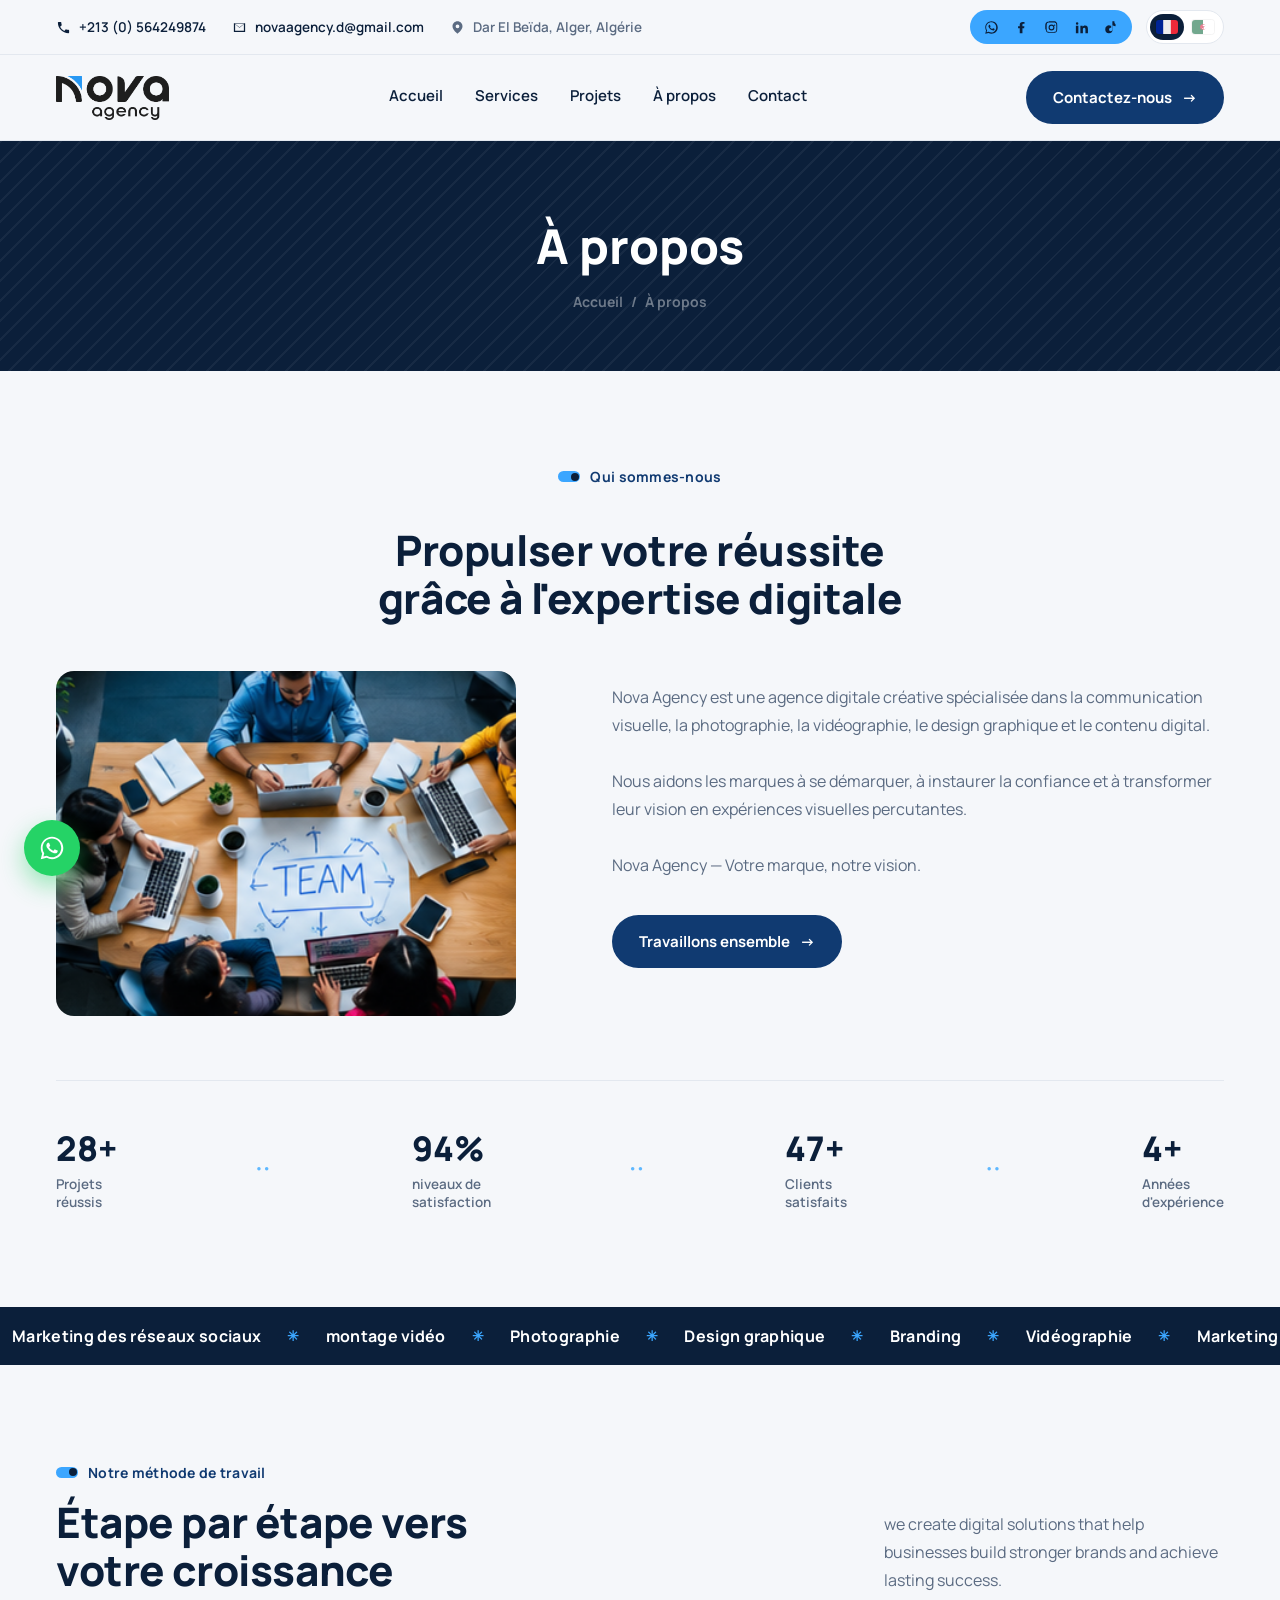
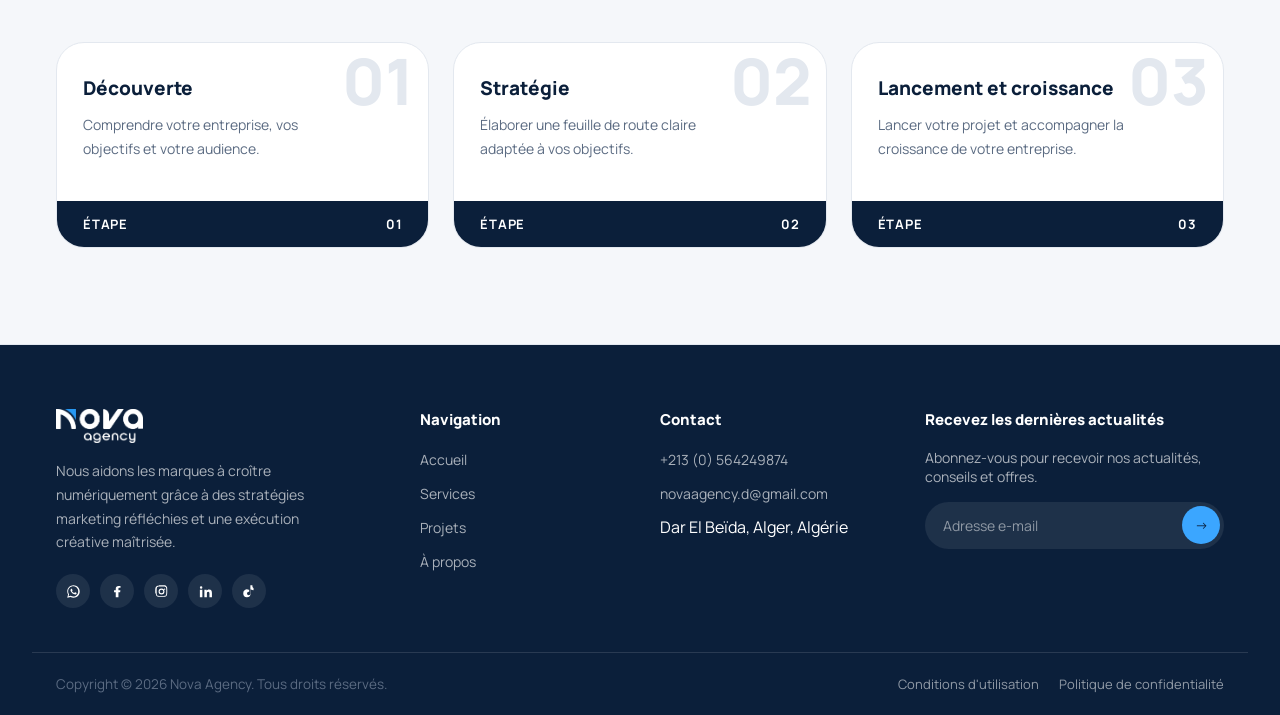
==== commit 9b439190: "uplode file" ====
--- a/about.html
+++ b/about.html
@@ -85,7 +85,7 @@
 <div class="about__content" data-reveal="">
 <p class="body-text"><span data-i18n="s82">Nova Agency est une agence digitale créative spécialisée dans la communication visuelle, la photographie, la vidéographie, le design graphique et le contenu digital.</span></p>
 <p class="body-text"><span data-i18n="s83">Nous aidons les marques à se démarquer, à instaurer la confiance et à transformer leur vision en expériences visuelles percutantes.</span></p>
-<p class="body-text"><span data-i18n="s83">Nova Agency — Votre marque, notre vision.</span></p>
+<p class="body-text"><span data-i18n="s127">Nova Agency — Votre marque, notre vision.</span></p>
 
 
 
@@ -106,8 +106,8 @@
 <!-- ===== MARQUEE ===== -->
 <div class="marquee">
 <div class="marquee__track">
-<span><span data-i18n="s15">Marketing des réseaux sociaux</span></span><i>✳</i><span><span data-i18n="s19">montage vidéo</span></span><i>✳</i><span><span data-i18n="s15">Photographie</span></span><i>✳</i><span><span data-i18n="s19">Design graphique</span></span><i>✳</i><span><span data-i18n="s15">Branding</span></span><i>✳</i><span><span data-i18n="s19">Vidéographie</span></span><i>✳</i>
-<span><span data-i18n="s15">Marketing des réseaux sociaux</span></span><i>✳</i><span><span data-i18n="s19">montage vidéo</span></span><i>✳</i><span><span data-i18n="s15">Photographie</span></span><i>✳</i><span><span data-i18n="s19">Design graphique</ span ></ span >< i > ✳ </ i >< span >< span data-i18n="s19">Vidéographie</ span ></ span >< i > ✳ </ i >
+<span><span data-i18n="s15">Marketing des réseaux sociaux</span></span><i>✳</i><span><span data-i18n="s19">montage vidéo</span></span><i>✳</i><span><span data-i18n="s117">Photographie</span></span><i>✳</i><span><span data-i18n="s118">Design graphique</span></span><i>✳</i><span><span data-i18n="s119">Branding</span></span><i>✳</i><span><span data-i18n="s120">Vidéographie</span></span><i>✳</i>
+<span><span data-i18n="s15">Marketing des réseaux sociaux</span></span><i>✳</i><span><span data-i18n="s19">montage vidéo</span></span><i>✳</i><span><span data-i18n="s117">Photographie</span></span><i>✳</i><span><span data-i18n="s118">Design graphique</ span ></ span >< i > ✳ </ i >< span >< span data-i18n="s120">Vidéographie</ span ></ span >< i > ✳ </ i >
 </div>
 </div>
 <!-- ===== PROCESS ===== -->
--- a/style.css
+++ b/style.css
@@ -917,7 +917,7 @@
   font-weight:800;
   line-height:1;
   color:rgba(255,255,255,.16);
-  transition:opacity .4s ease;
+  transition:opacity .5s cubic-bezier(.22,1,.36,1);
 }
 .service-row__img{
   position:absolute;
@@ -926,8 +926,8 @@
   overflow:hidden;
   background:var(--cream);
   opacity:0;
-  transform:scale(.96);
-  transition:opacity .45s ease, transform .45s ease;
+  transform:scale(.94);
+  transition:opacity .6s cubic-bezier(.22,1,.36,1), transform .6s cubic-bezier(.22,1,.36,1);
 }
 .service-row__img img{width:100%;height:100%;object-fit:cover;display:block;}
 .service-row__body{margin-top:22px;}
@@ -950,15 +950,23 @@
   font-size:14px;
   line-height:1.7;
   margin-top:16px;
-  max-height:0;
+  display:grid;
+  grid-template-rows:0fr;
   opacity:0;
+  transform:translateY(10px);
+  transition:grid-template-rows .6s cubic-bezier(.22,1,.36,1),
+             opacity .45s ease .08s,
+             transform .45s cubic-bezier(.22,1,.36,1) .08s;
+}
+.service-row__desc>span{
   overflow:hidden;
-  transition:max-height .45s ease, opacity .35s ease .05s;
+  display:block;
+  min-height:0;
 }
 .service-row.is-active{box-shadow:0 24px 50px rgba(11,31,58,.28);}
 .service-row.is-active .service-row__num{opacity:0;}
 .service-row.is-active .service-row__img{opacity:1;transform:none;}
-.service-row.is-active .service-row__desc{max-height:200px;opacity:1;}
+.service-row.is-active .service-row__desc{grid-template-rows:1fr;opacity:1;transform:translateY(0);}
 
 @media (max-width:860px){
   .services-interactive{grid-template-columns:repeat(2, 1fr);}
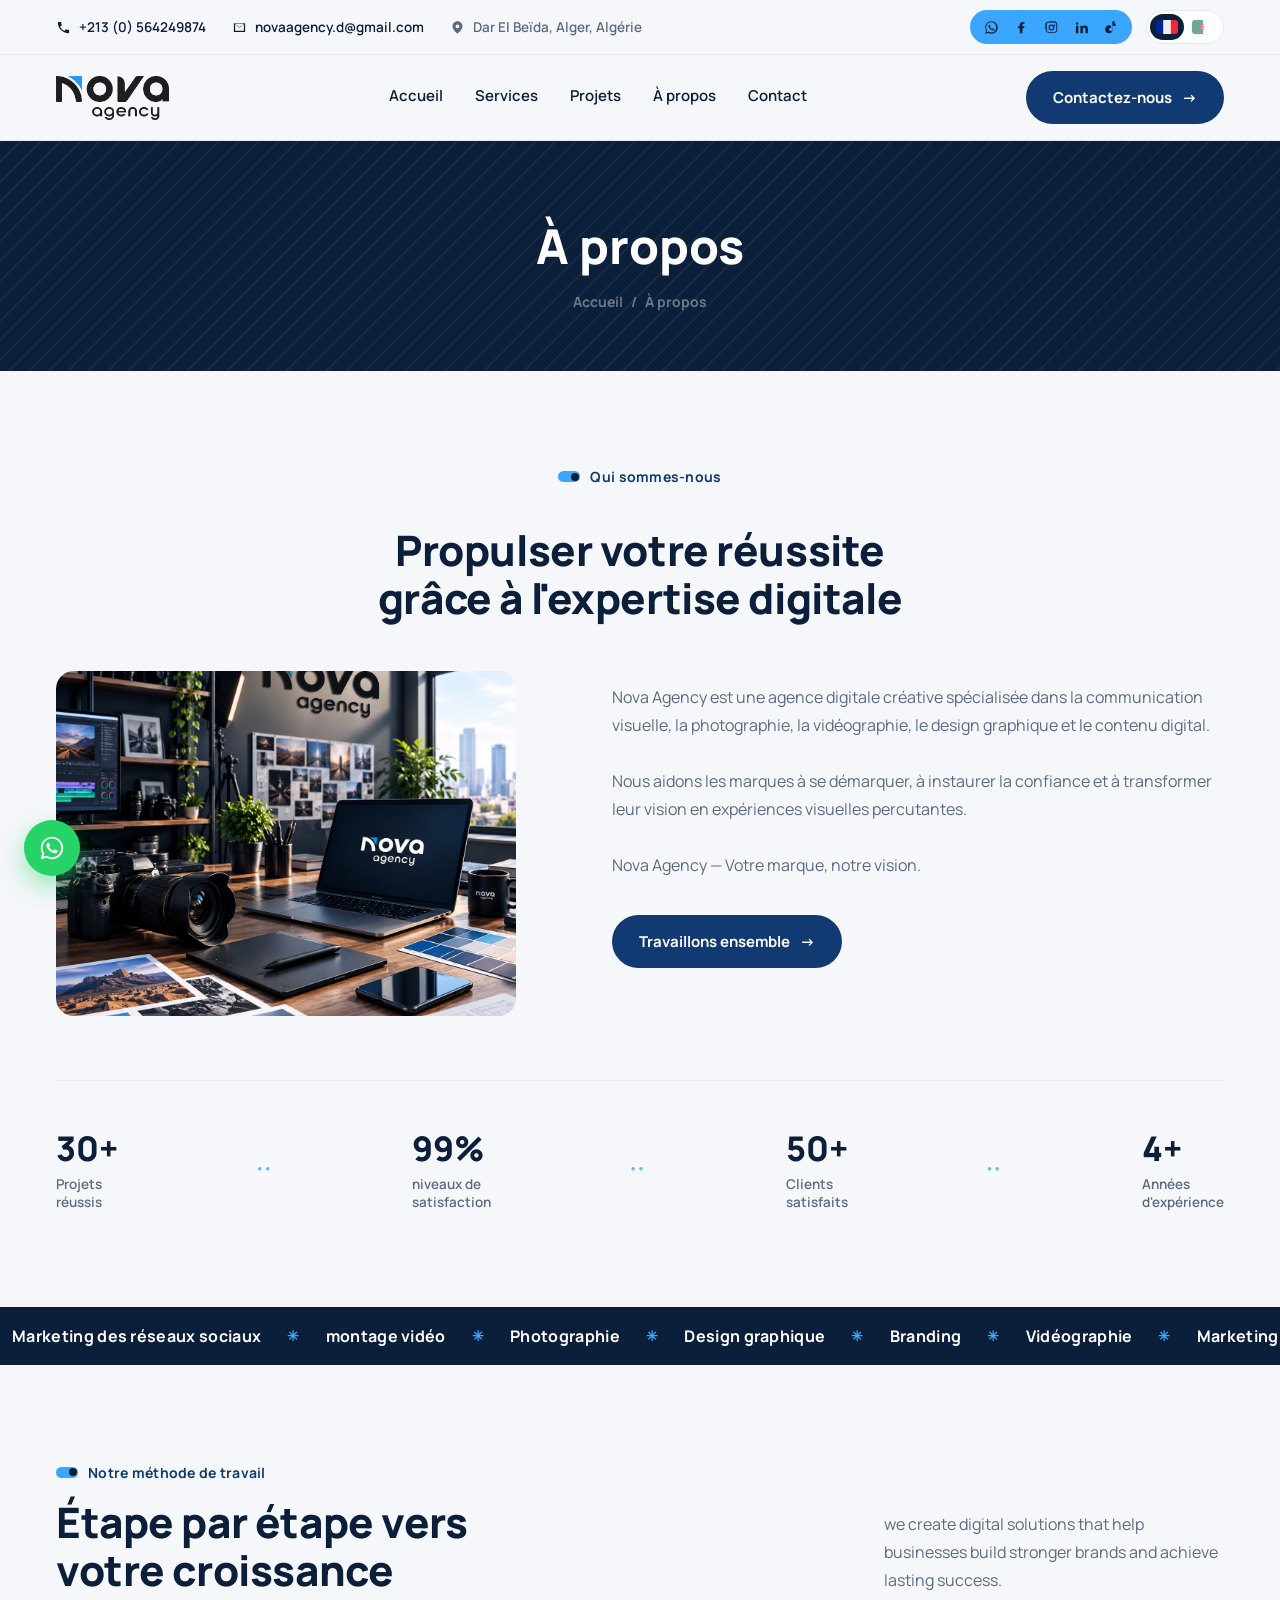
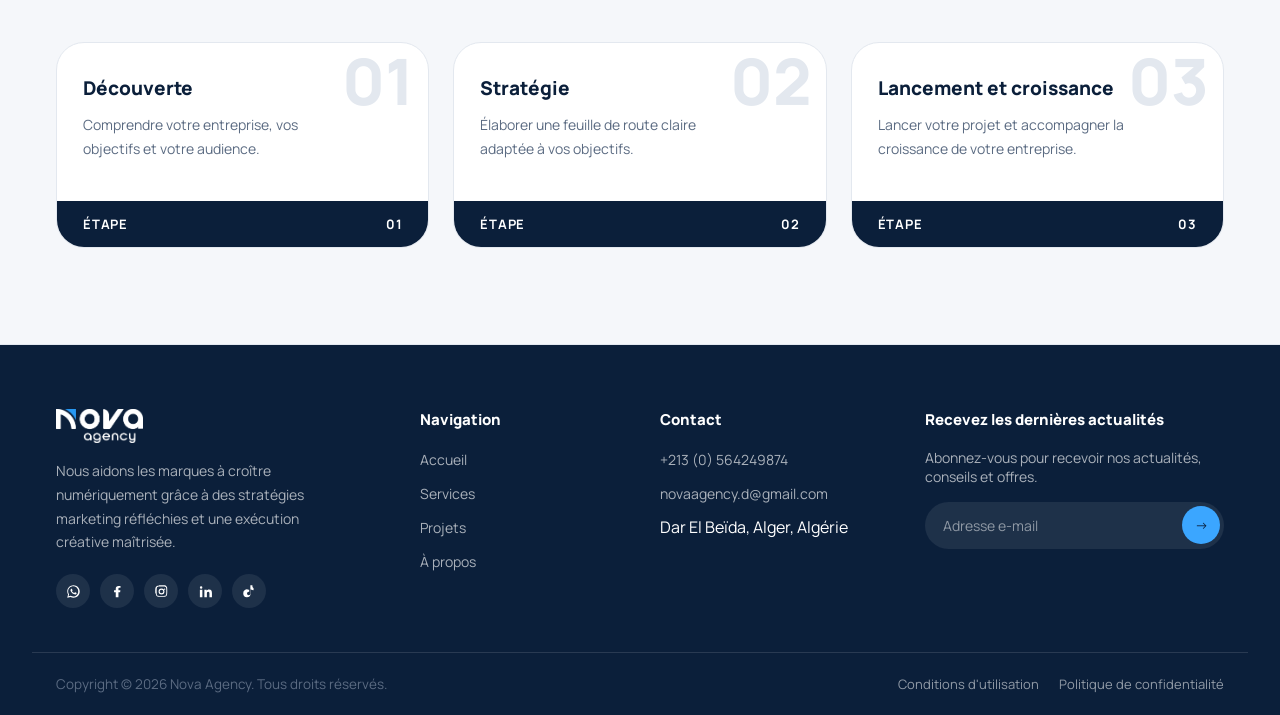
==== commit 655bd513: "uplode" ====
--- a/about.html
+++ b/about.html
@@ -15,7 +15,7 @@
 <div class="topbar">
 <div class="container topbar__inner">
 <div class="topbar__contacts">
-<a class="topbar__item" href="tel:0000000000">
+<a class="topbar__item" href="tel:+213564249874">
 <span class="ic ic-phone"></span>+213 (0) 564249874
       </a>
 <a class="topbar__item" href="mailto:novaagency.d@gmail.com">
@@ -178,7 +178,7 @@
 <div class="footer__col">
 <h4><span data-i18n="s7">Contact</span></h4>
 <ul>
-<li><a href="tel:0000000000">+213 (0) 564249874</a></li>
+<li><a href="tel:+213564249874">+213 (0) 564249874</a></li>
 <li><a href="mailto:novaagency.d@gmail.com">novaagency.d@gmail.com</a></li>
 <li><span data-i18n="s2">Dar El Beïda, Alger, Algérie</span></li>
 </ul>
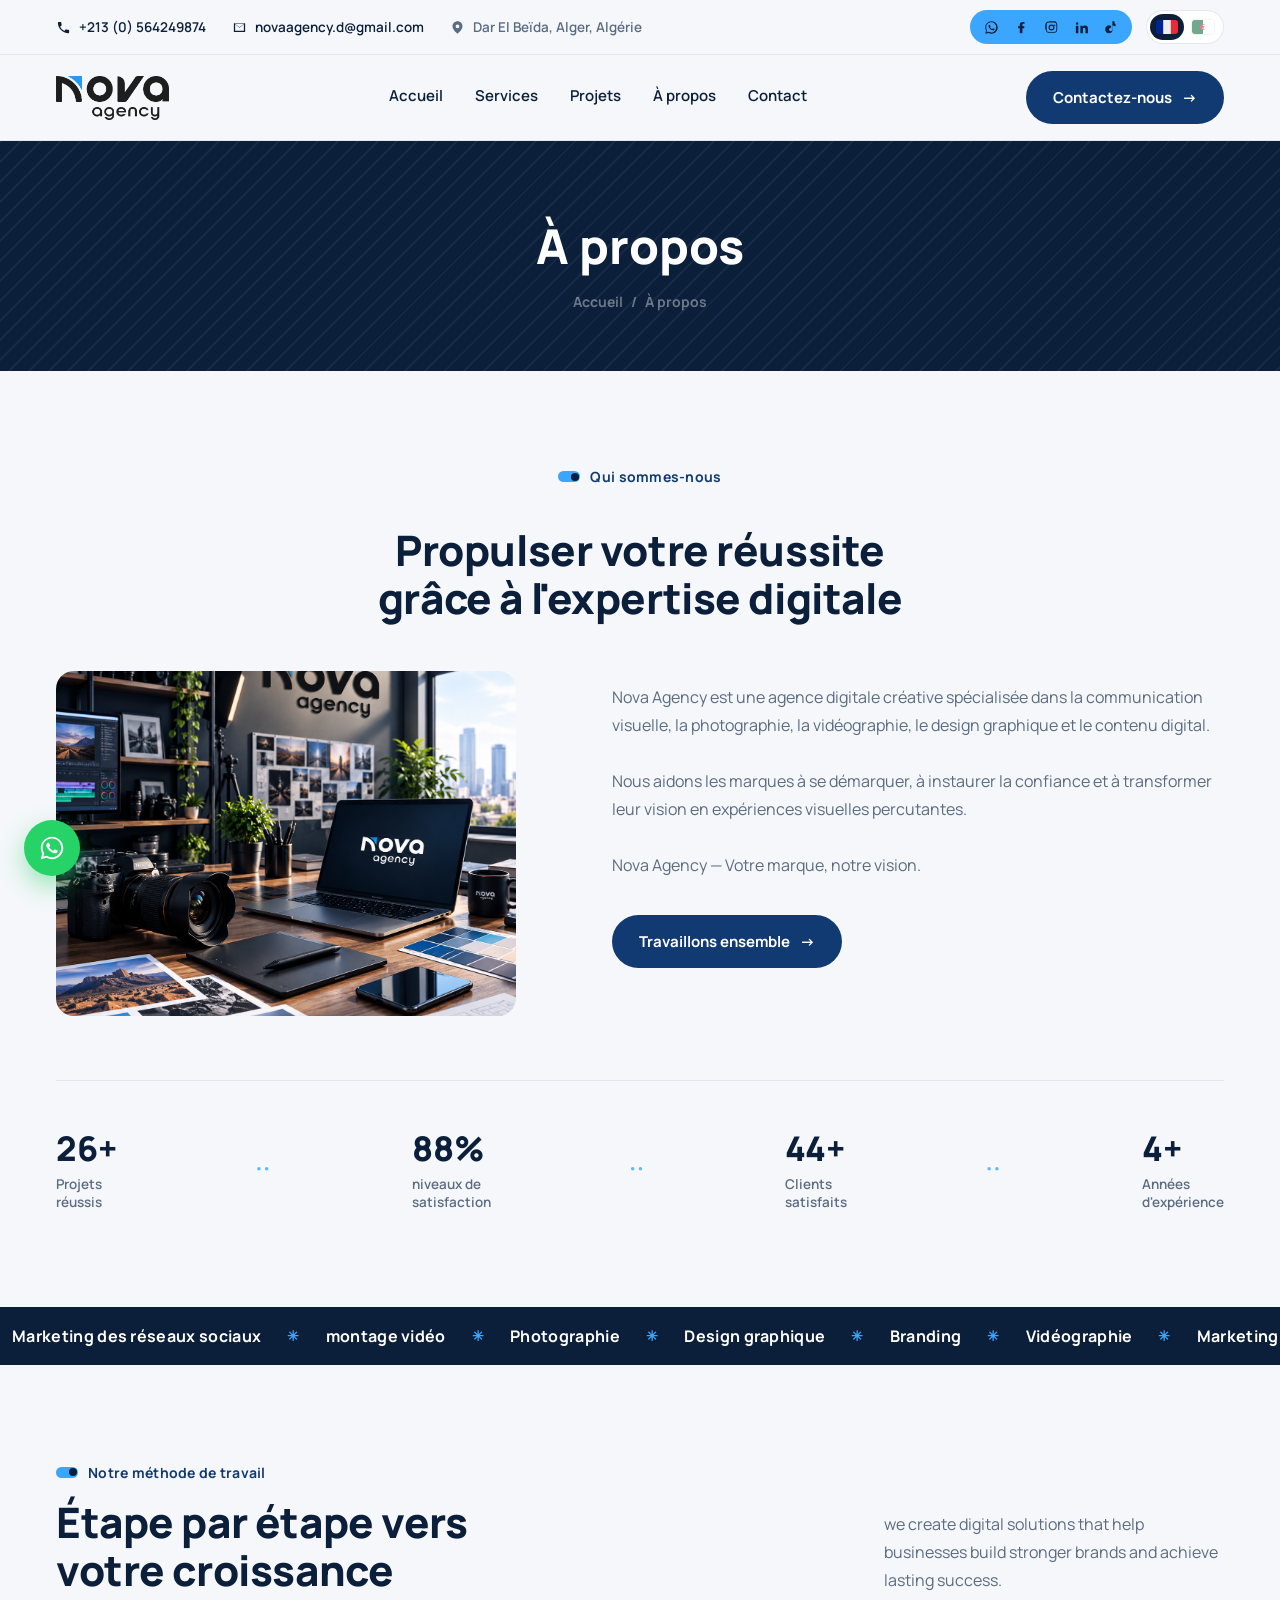
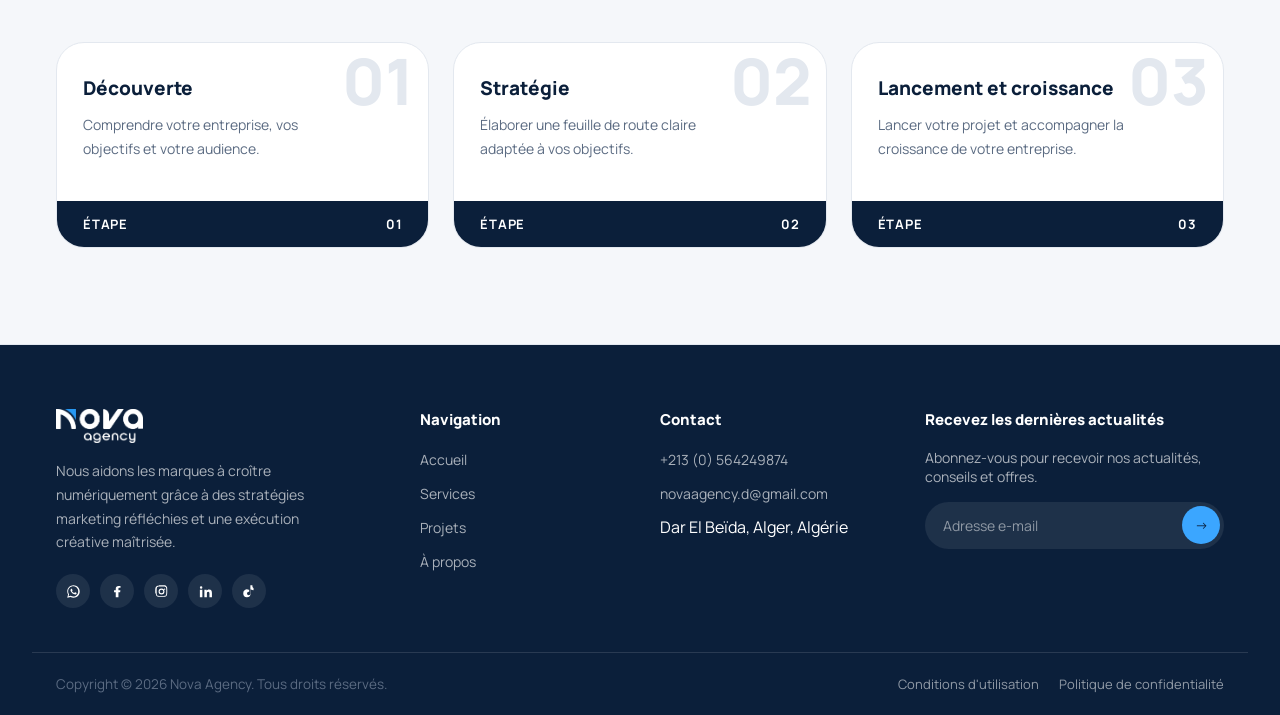
==== commit d508d701: "uplode" ====
--- a/about.html
+++ b/about.html
@@ -3,6 +3,8 @@
 <head>
 <meta charset="utf-8"/>
 <meta content="width=device-width, initial-scale=1.0" name="viewport"/>
+<meta content="Découvrez Nova Agency, agence digitale créative en Algérie spécialisée en communication visuelle, photographie et branding." name="description"/>
+<link href="favicon.jpg" rel="icon" type="image/png"/>
 <title>À propos — Nova Agency</title>
 <link href="https://fonts.googleapis.com" rel="preconnect"/>
 <link crossorigin="" href="https://fonts.gstatic.com" rel="preconnect"/>
@@ -44,7 +46,7 @@
 <header class="header">
 <div class="container header__inner">
 <a aria-label="Accueil Nova Agency" class="logo" data-i18n-aria="s74" href="index.html">
-<img alt="Logo Nova Agency" class="logo__img" src="logo.png"/>
+<img alt="Nova Agency" class="logo__img" src="logo.png"/>
 </a>
 <nav class="nav" id="nav">
 <a class="nav__link" href="index.html"><span data-i18n="s3">Accueil</span></a>
@@ -155,7 +157,7 @@
 <div class="container footer__grid">
 <div class="footer__brand">
 <a aria-label="Accueil Nova Agency" class="logo logo--footer" data-i18n-aria="s74" href="index.html">
-<img alt="Logo Nova Agency" class="logo__img logo__img--footer" src="lg.png"/>
+<img alt="Nova Agency" class="logo__img logo__img--footer" src="lg.png"/>
 </a>
 <p><span data-i18n="s66">Nous aidons les marques à croître numériquement grâce à des stratégies marketing réfléchies et une exécution créative maîtrisée.</span></p>
 <div class="footer__social">
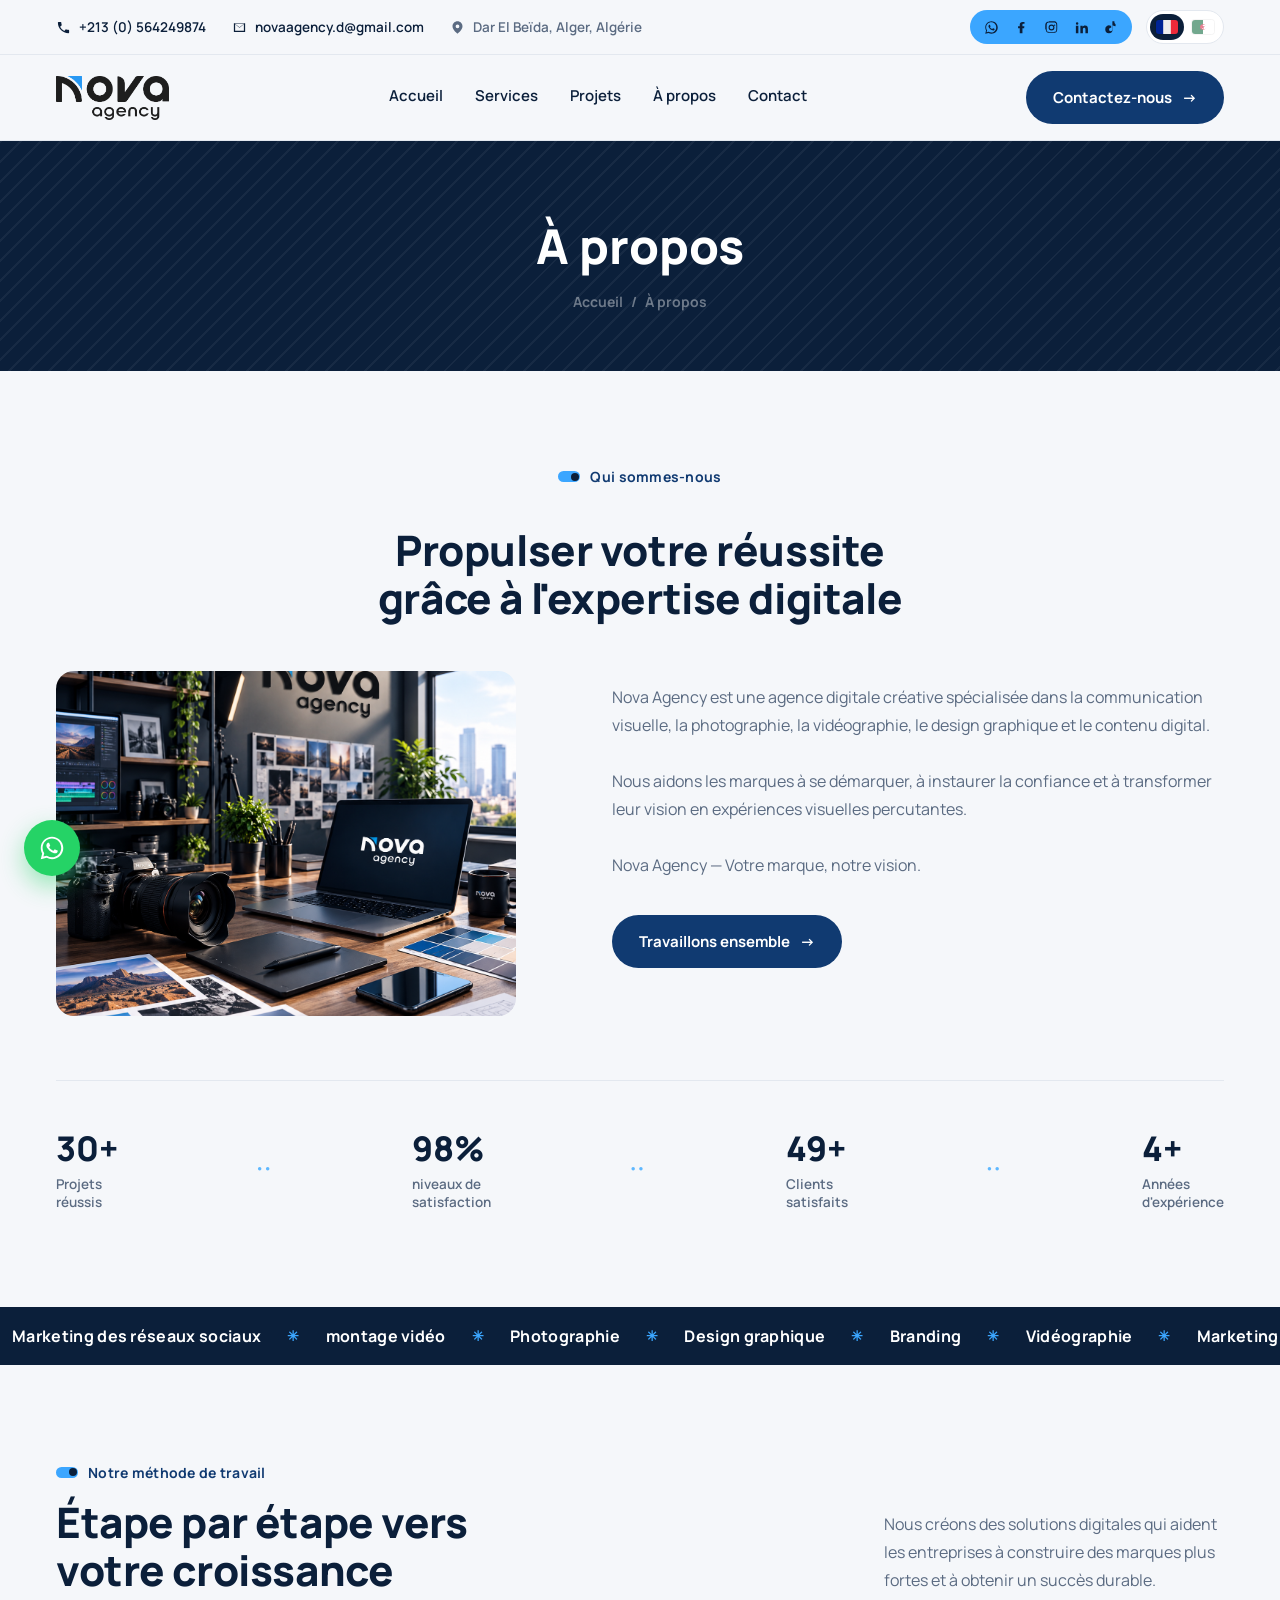
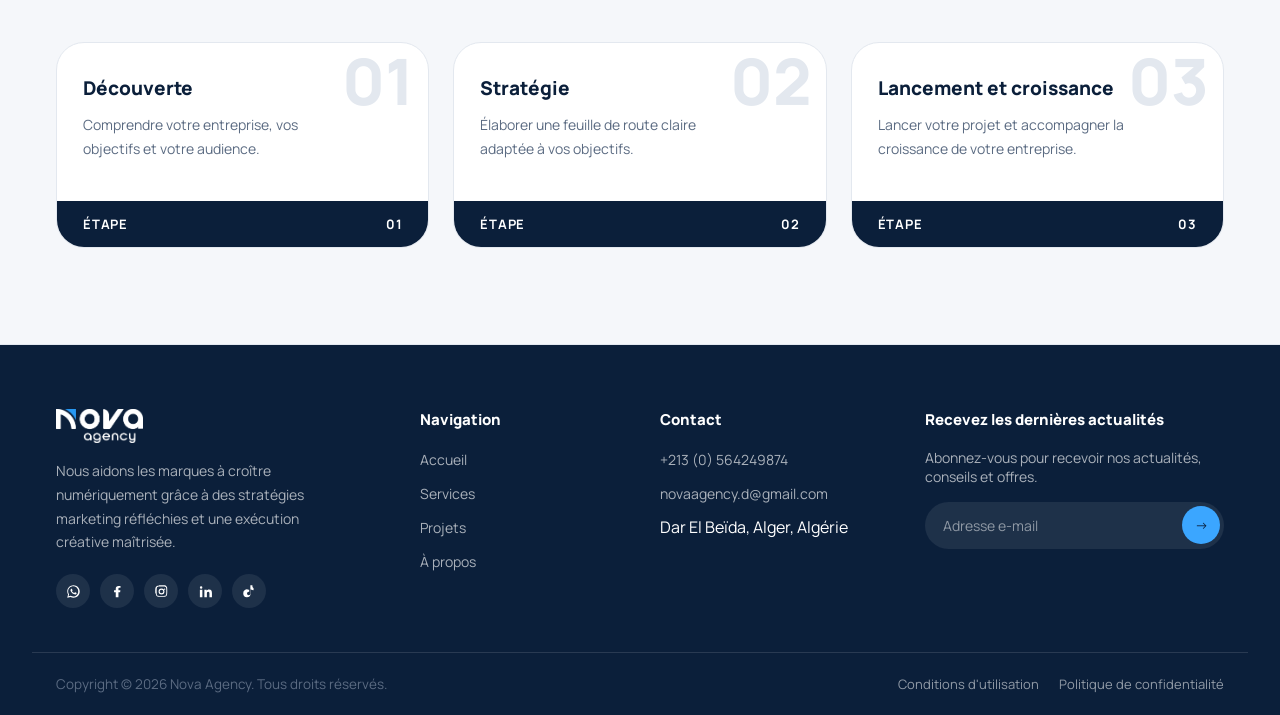
==== commit b18319a2: "uplode" ====
--- a/about.html
+++ b/about.html
@@ -4,7 +4,7 @@
 <meta charset="utf-8"/>
 <meta content="width=device-width, initial-scale=1.0" name="viewport"/>
 <meta content="Découvrez Nova Agency, agence digitale créative en Algérie spécialisée en communication visuelle, photographie et branding." name="description"/>
-<link href="favicon.jpg" rel="icon" type="image/png"/>
+<link href="favicon.jpg" rel="icon" type="image/jpeg"/>
 <title>À propos — Nova Agency</title>
 <link href="https://fonts.googleapis.com" rel="preconnect"/>
 <link crossorigin="" href="https://fonts.gstatic.com" rel="preconnect"/>
@@ -30,8 +30,8 @@
 <div class="topbar__right">
 <div class="topbar__social">
 <a aria-label="WhatsApp" href="https://wa.me/213564249874" rel="noopener noreferrer" target="_blank"><span class="ic ic-wa"></span></a>
-<a aria-label="Facebook" href="#"><span class="ic ic-fb"></span></a>
-<a aria-label="Instagram" href="#"><span class="ic ic-ig"></span></a>
+<a aria-label="Facebook" href="https://www.facebook.com/profile.php?id=61591594078685&amp;mibextid=wwXIfr&amp;rdid=2Dn3cqx9FFob8bqX&amp;share_url=https%3A%2F%2Fwww.facebook.com%2Fshare%2F1CAmSXjoG5%2F%3Fmibextid%3DwwXIfr"><span class="ic ic-fb"></span></a>
+<a aria-label="Instagram" href="https://www.instagram.com/nova_agency._?igsh=Y3BnazVxYWh6M21m"><span class="ic ic-ig"></span></a>
 <a aria-label="LinkedIn" href="#"><span class="ic ic-in"></span></a>
 <a aria-label="TikTok" href="https://www.tiktok.com/@novaagency41?is_from_webapp=1&amp;sender_device=pc" rel="noopener noreferrer" target="_blank"><span class="ic ic-tk"></span></a>
 </div>
@@ -109,7 +109,7 @@
 <div class="marquee">
 <div class="marquee__track">
 <span><span data-i18n="s15">Marketing des réseaux sociaux</span></span><i>✳</i><span><span data-i18n="s19">montage vidéo</span></span><i>✳</i><span><span data-i18n="s117">Photographie</span></span><i>✳</i><span><span data-i18n="s118">Design graphique</span></span><i>✳</i><span><span data-i18n="s119">Branding</span></span><i>✳</i><span><span data-i18n="s120">Vidéographie</span></span><i>✳</i>
-<span><span data-i18n="s15">Marketing des réseaux sociaux</span></span><i>✳</i><span><span data-i18n="s19">montage vidéo</span></span><i>✳</i><span><span data-i18n="s117">Photographie</span></span><i>✳</i><span><span data-i18n="s118">Design graphique</ span ></ span >< i > ✳ </ i >< span >< span data-i18n="s120">Vidéographie</ span ></ span >< i > ✳ </ i >
+<span><span data-i18n="s15">Marketing des réseaux sociaux</span></span><i>✳</i><span><span data-i18n="s19">montage vidéo</span></span><i>✳</i><span><span data-i18n="s117">Photographie</span></span><i>✳</i><span><span data-i18n="s118">Design graphique</span></span><i>✳</i><span><span data-i18n="s119">Branding</span></span><i>✳</i><span><span data-i18n="s120">Vidéographie</span></span><i>✳</i>
 </div>
 </div>
 <!-- ===== PROCESS ===== -->
@@ -120,8 +120,7 @@
 <span class="eyebrow"><span class="eyebrow__pill"></span><span data-i18n="s46">Notre méthode de travail</span></span>
 <h2 class="h2"><span data-i18n="s47">Étape par étape vers</span><br/><span data-i18n="s48">votre croissance</span></h2>
 </div>
-<p class="body-text section-head__note"><span data-i18n="s49">we create digital solutions that help businesses build stronger brands and achieve lasting success.
-</span></p>
+<p class="body-text section-head__note"><span data-i18n="s49">Nous créons des solutions digitales qui aident les entreprises à construire des marques plus fortes et à obtenir un succès durable.</span></p>
 </div>
 <div class="process__grid" data-reveal="">
 <article class="process-card">
@@ -162,8 +161,8 @@
 <p><span data-i18n="s66">Nous aidons les marques à croître numériquement grâce à des stratégies marketing réfléchies et une exécution créative maîtrisée.</span></p>
 <div class="footer__social">
 <a aria-label="WhatsApp" href="https://wa.me/213564249874" rel="noopener noreferrer" target="_blank"><span class="ic ic-wa"></span></a>
-<a aria-label="Facebook" href="#"><span class="ic ic-fb"></span></a>
-<a aria-label="Instagram" href="#"><span class="ic ic-ig"></span></a>
+<a aria-label="Facebook" href="https://www.facebook.com/profile.php?id=61591594078685&amp;mibextid=wwXIfr&amp;rdid=2Dn3cqx9FFob8bqX&amp;share_url=https%3A%2F%2Fwww.facebook.com%2Fshare%2F1CAmSXjoG5%2F%3Fmibextid%3DwwXIfr"><span class="ic ic-fb"></span></a>
+<a aria-label="Instagram" href="https://www.instagram.com/nova_agency._?igsh=Y3BnazVxYWh6M21m"><span class="ic ic-ig"></span></a>
 <a aria-label="LinkedIn" href="#"><span class="ic ic-in"></span></a>
 <a aria-label="TikTok" href="https://www.tiktok.com/@novaagency41?is_from_webapp=1&amp;sender_device=pc" rel="noopener noreferrer" target="_blank"><span class="ic ic-tk"></span></a>
 </div>
--- a/style.css
+++ b/style.css
@@ -389,6 +389,84 @@
 .why-card p{font-size:13.5px;color:rgba(255,255,255,.68);line-height:1.6;}
 
 /* =========================================================
+   TESTIMONIALS AUDIO
+========================================================= */
+.testimonials-audio{
+  margin-top:40px;padding-top:40px;border-top:1px solid var(--border);
+  display:grid;grid-template-columns:repeat(3,1fr);gap:20px;
+}
+.testimonial-card{
+  display:flex;align-items:center;gap:14px;
+  background:var(--white);border:1px solid var(--border);border-radius:var(--radius-md);
+  padding:16px 18px;transition:transform .3s ease, box-shadow .3s ease;
+}
+.testimonial-card:hover{transform:translateY(-4px);box-shadow:0 16px 32px rgba(11,31,58,.08);}
+.testimonial-card__avatar{
+  width:52px;height:52px;border-radius:50%;object-fit:contain;background:var(--cream);
+  border:1px solid var(--border);flex-shrink:0;padding:6px;
+}
+.testimonial-card__name{
+  flex:1;font-size:14.5px;font-weight:700;color:var(--ink);
+}
+.testimonial-card__play{
+  display:flex;align-items:center;justify-content:center;flex-shrink:0;
+  width:40px;height:40px;border-radius:50%;border:none;
+  background:var(--green);color:var(--white);transition:background .3s ease, transform .2s ease;
+}
+.testimonial-card__play svg{width:18px;height:18px;}
+.testimonial-card__play:hover{background:var(--green-deep);transform:scale(1.06);}
+.testimonial-card.is-playing .testimonial-card__play{background:var(--lime);}
+
+@media(max-width:900px){
+  .testimonials-audio{grid-template-columns:1fr 1fr;}
+}
+@media(max-width:560px){
+  .testimonials-audio{grid-template-columns:1fr;}
+}
+
+/* =========================================================
+   WHATSAPP-STYLE VOICE BUBBLES (homepage "why" section)
+========================================================= */
+.why__media--audio{padding-bottom:0;}
+.wa-bubbles{
+  display:flex;flex-direction:column;gap:10px;
+  padding:0;
+}
+.wa-bubble{
+  align-items:center;gap:10px;
+  background:#DCEEFF;border:none;border-radius:14px 14px 14px 2px;
+  padding:10px 12px;max-width:92%;position:relative;
+  box-shadow:0 1px 1px rgba(0,0,0,.08);
+}
+.wa-bubble__avatar{width:40px;height:40px;flex-shrink:0;}
+.wa-bubble__play{
+  width:34px;height:34px;background:var(--lime);flex-shrink:0;
+}
+.wa-bubble__play:hover{background:var(--green-soft);}
+.wa-bubble.is-playing .wa-bubble__play{background:var(--green);}
+.wa-bubble__body{flex:1;min-width:0;display:flex;flex-direction:column;gap:2px;}
+.wa-bubble__name{font-size:11.5px;font-weight:700;color:var(--ink);}
+.wa-bubble__wave{display:flex;align-items:center;gap:2px;height:32px;}
+.wa-bubble__wave span{
+  width:2.5px;border-radius:2px;background:#9CC6EC;flex-shrink:0;
+  transition:background .3s ease;
+}
+.wa-bubble__wave span:nth-child(odd){height:60%;}
+.wa-bubble__wave span:nth-child(even){height:100%;}
+.wa-bubble__wave span:nth-child(3n){height:35%;}
+.wa-bubble.is-playing .wa-bubble__wave span{background:var(--lime);animation:wa-pulse 1s ease-in-out infinite;}
+.wa-bubble.is-playing .wa-bubble__wave span:nth-child(2n){animation-delay:.15s;}
+.wa-bubble.is-playing .wa-bubble__wave span:nth-child(3n){animation-delay:.3s;}
+@keyframes wa-pulse{0%,100%{opacity:.55;}50%{opacity:1;}}
+.wa-bubble__meta{display:flex;align-items:center;gap:6px;justify-content:flex-end;}
+.wa-bubble__duration{font-size:10px;color:var(--gray);}
+.wa-bubble__ticks{font-size:11px;color:var(--lime);letter-spacing:-2px;}
+
+@media(max-width:560px){
+  .wa-bubble{max-width:100%;}
+}
+
+/* =========================================================
    PROCESS
 ========================================================= */
 .process{padding-block:96px;}
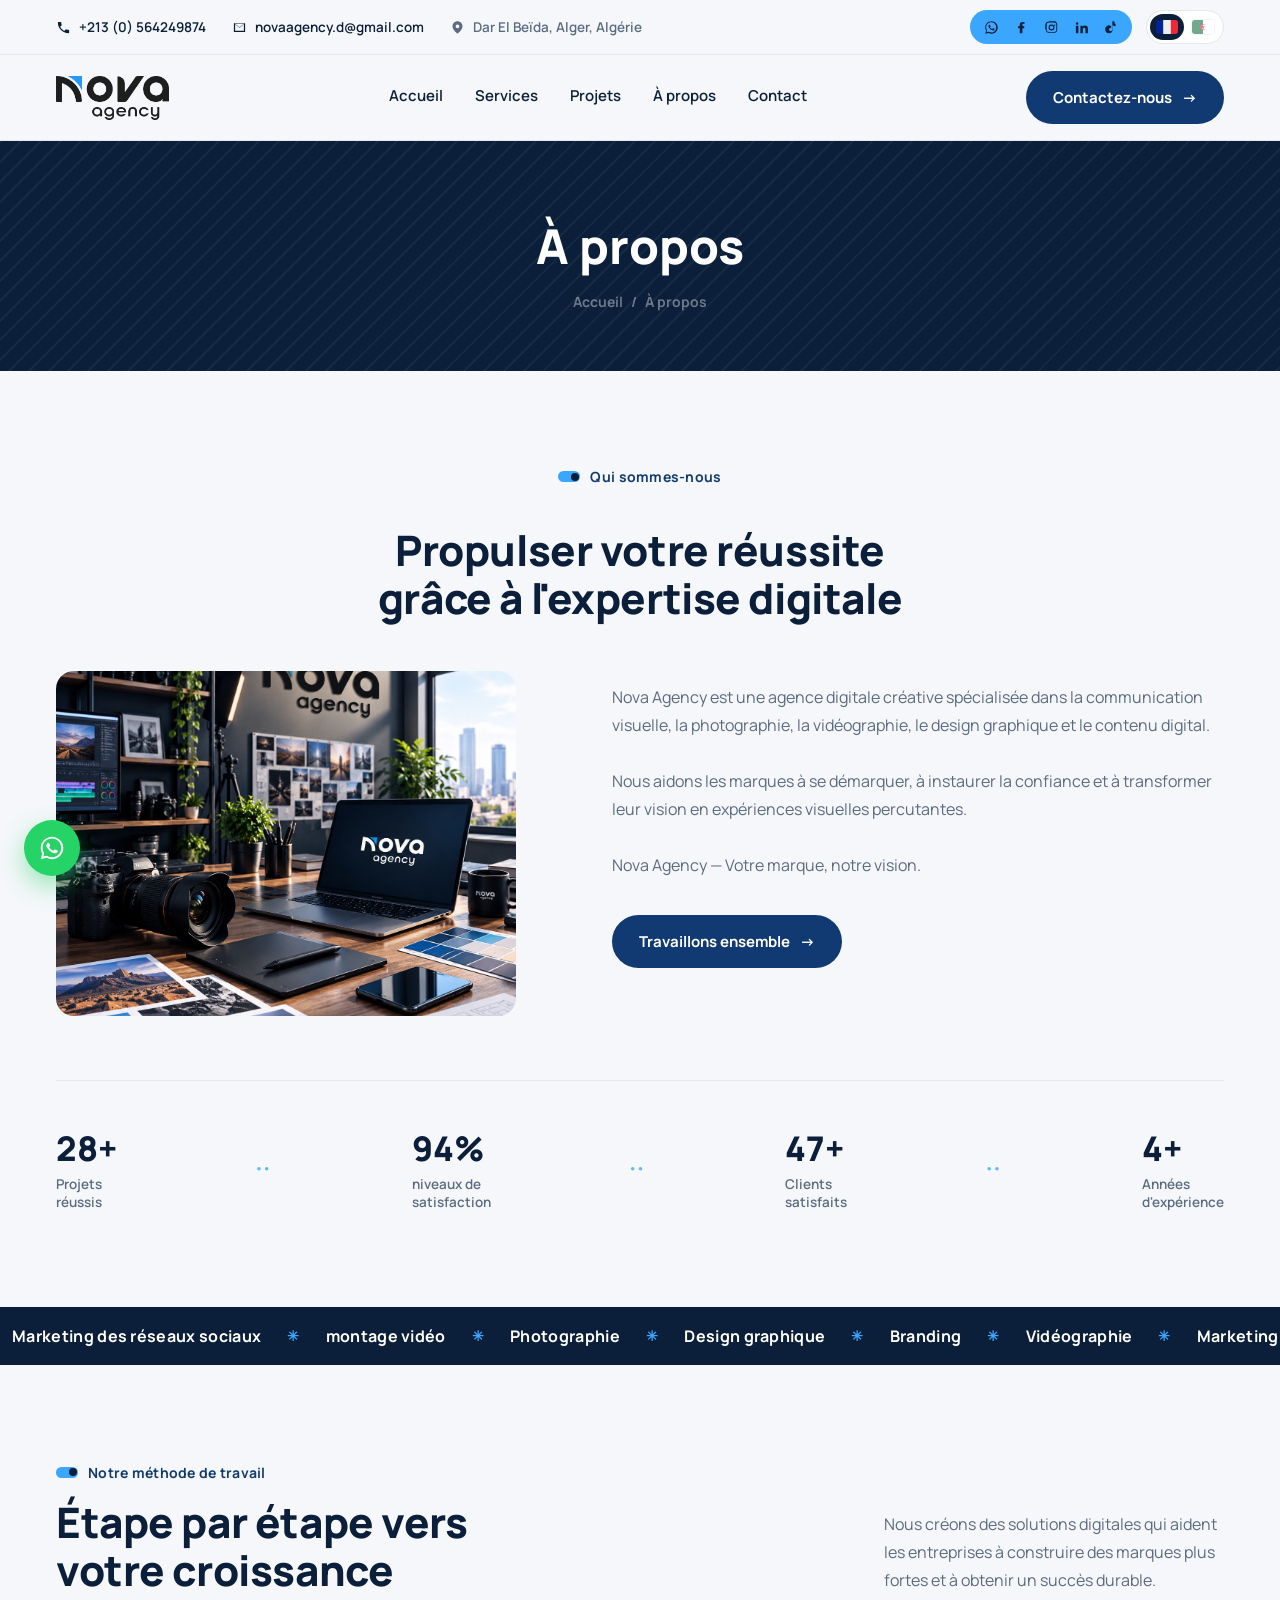
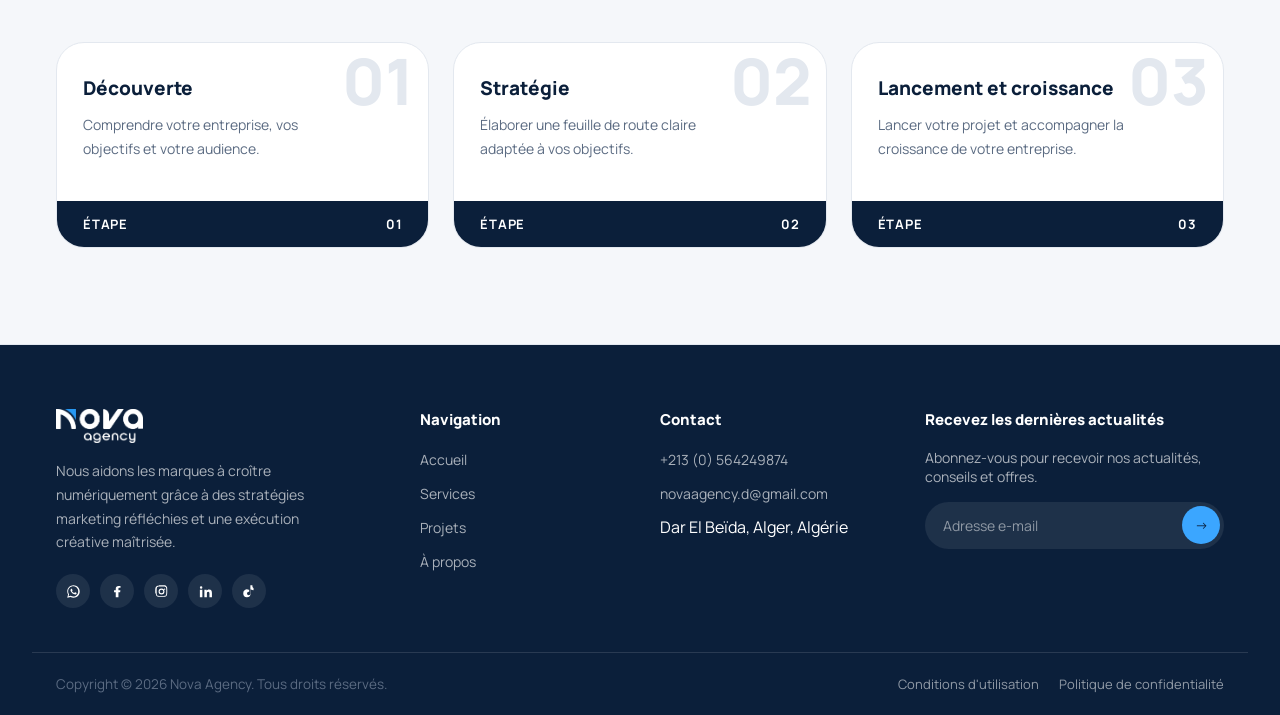
==== commit 1f933e0b: "عحمخيث" ====
--- a/about.html
+++ b/about.html
@@ -8,7 +8,8 @@
 <title>À propos — Nova Agency</title>
 <link href="https://fonts.googleapis.com" rel="preconnect"/>
 <link crossorigin="" href="https://fonts.gstatic.com" rel="preconnect"/>
-<link href="https://fonts.googleapis.com/css2?family=Manrope:wght@400;500;600;700;800&amp;display=swap" rel="stylesheet"/>
+<link href="https://res.cloudinary.com" rel="preconnect"/>
+<link href="https://i.ytimg.com" rel="preconnect"/>
 <link href="https://fonts.googleapis.com/css2?family=Manrope:wght@400;500;600;700;800&amp;family=Cairo:wght@400;500;600;700;800&amp;display=swap" rel="stylesheet"/>
 <link href="style.css" rel="stylesheet"/>
 </head>
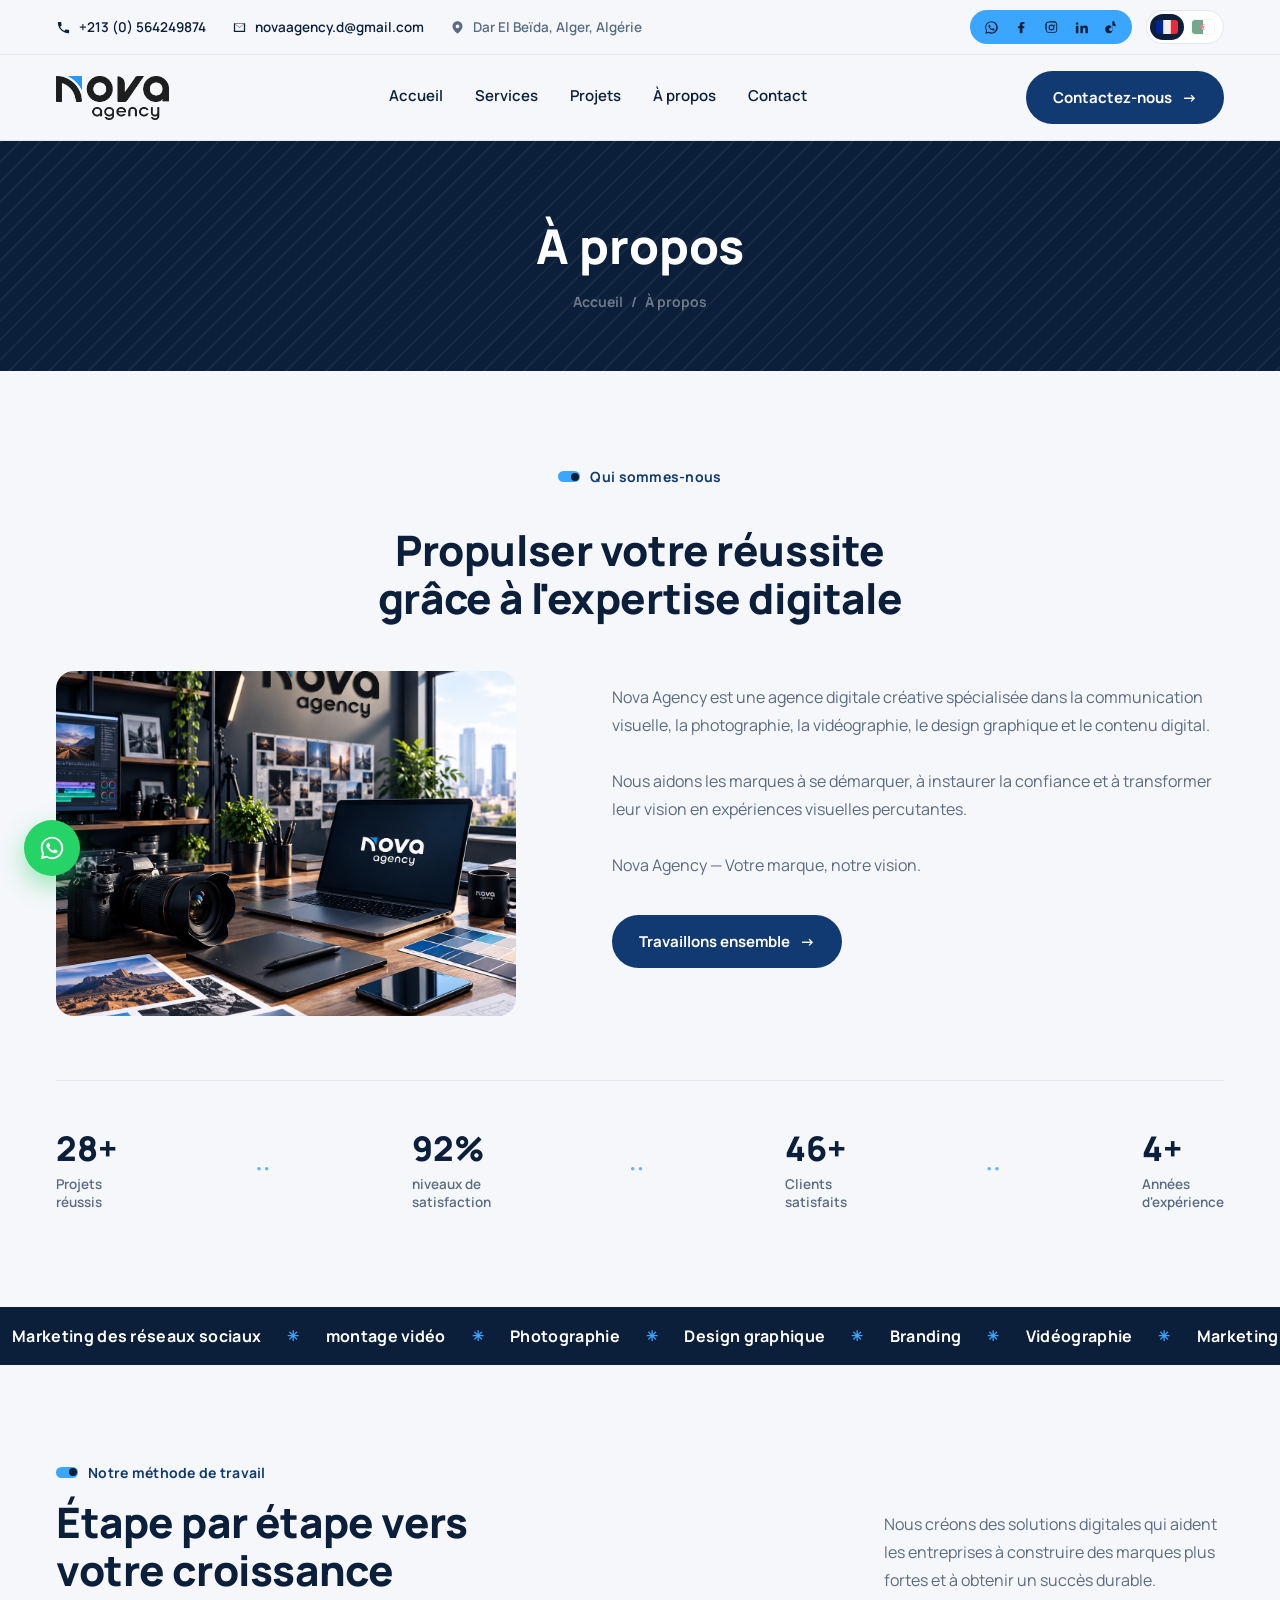
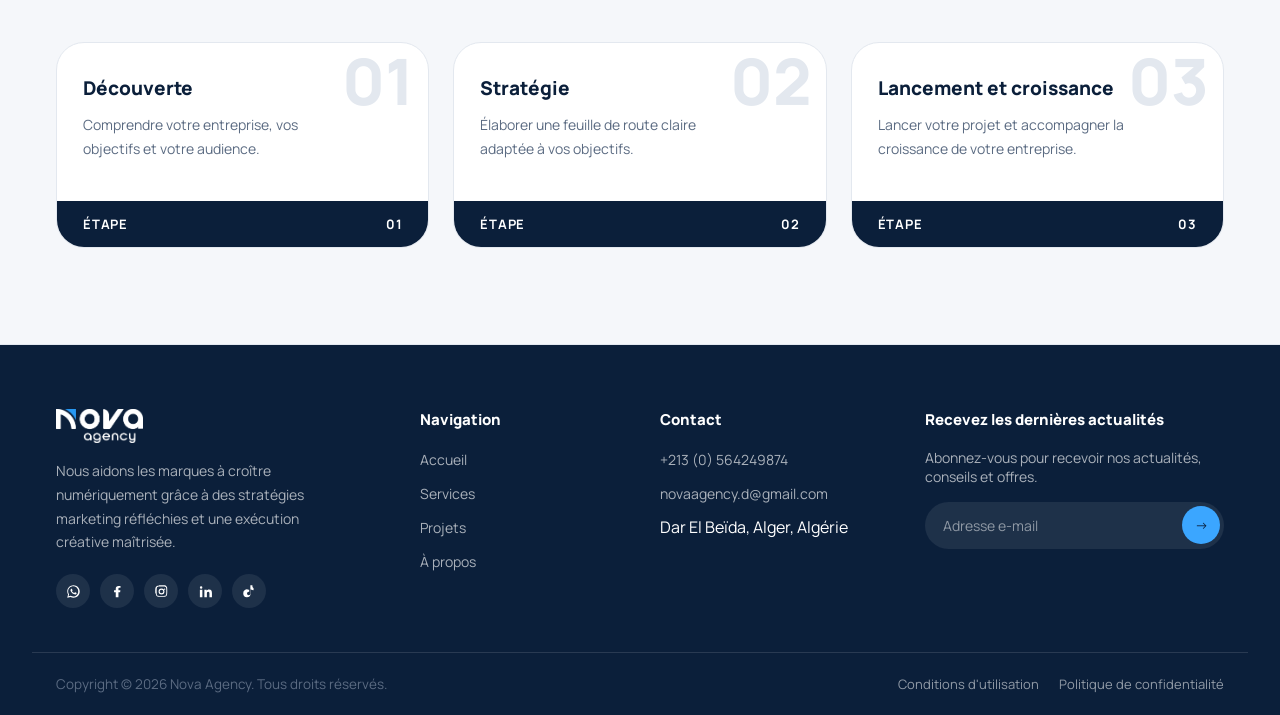
==== commit 64675167: "عع" ====
--- a/about.html
+++ b/about.html
@@ -4,7 +4,10 @@
 <meta charset="utf-8"/>
 <meta content="width=device-width, initial-scale=1.0" name="viewport"/>
 <meta content="Découvrez Nova Agency, agence digitale créative en Algérie spécialisée en communication visuelle, photographie et branding." name="description"/>
-<link href="favicon.jpg" rel="icon" type="image/jpeg"/>
+<link rel="icon" href="favicon.ico" sizes="any"/>
+<link rel="icon" href="favicon-32x32.png" type="image/png" sizes="32x32"/>
+<link rel="icon" href="favicon-192x192.png" type="image/png" sizes="192x192"/>
+<link rel="apple-touch-icon" href="apple-touch-icon.png" sizes="180x180"/>
 <title>À propos — Nova Agency</title>
 <link href="https://fonts.googleapis.com" rel="preconnect"/>
 <link crossorigin="" href="https://fonts.gstatic.com" rel="preconnect"/>
--- a/style.css
+++ b/style.css
@@ -980,7 +980,7 @@
   justify-content:flex-end;
   overflow:hidden;
   cursor:pointer;
-  transition:box-shadow .4s ease, transform .4s ease;
+  transition:box-shadow .7s ease, transform .7s ease;
 }
 .service-row:hover{transform:translateY(-4px);}
 .service-row__visual{
@@ -995,7 +995,7 @@
   font-weight:800;
   line-height:1;
   color:rgba(255,255,255,.16);
-  transition:opacity .5s cubic-bezier(.22,1,.36,1);
+  transition:opacity .9s cubic-bezier(.22,1,.36,1);
 }
 .service-row__img{
   position:absolute;
@@ -1005,7 +1005,7 @@
   background:var(--cream);
   opacity:0;
   transform:scale(.94);
-  transition:opacity .6s cubic-bezier(.22,1,.36,1), transform .6s cubic-bezier(.22,1,.36,1);
+  transition:opacity 1s cubic-bezier(.22,1,.36,1), transform 1s cubic-bezier(.22,1,.36,1);
 }
 .service-row__img img{width:100%;height:100%;object-fit:cover;display:block;}
 .service-row__body{margin-top:22px;}
@@ -1032,9 +1032,9 @@
   grid-template-rows:0fr;
   opacity:0;
   transform:translateY(10px);
-  transition:grid-template-rows .6s cubic-bezier(.22,1,.36,1),
-             opacity .45s ease .08s,
-             transform .45s cubic-bezier(.22,1,.36,1) .08s;
+  transition:grid-template-rows 1s cubic-bezier(.22,1,.36,1),
+             opacity .7s ease .12s,
+             transform .7s cubic-bezier(.22,1,.36,1) .12s;
 }
 .service-row__desc>span{
   overflow:hidden;
